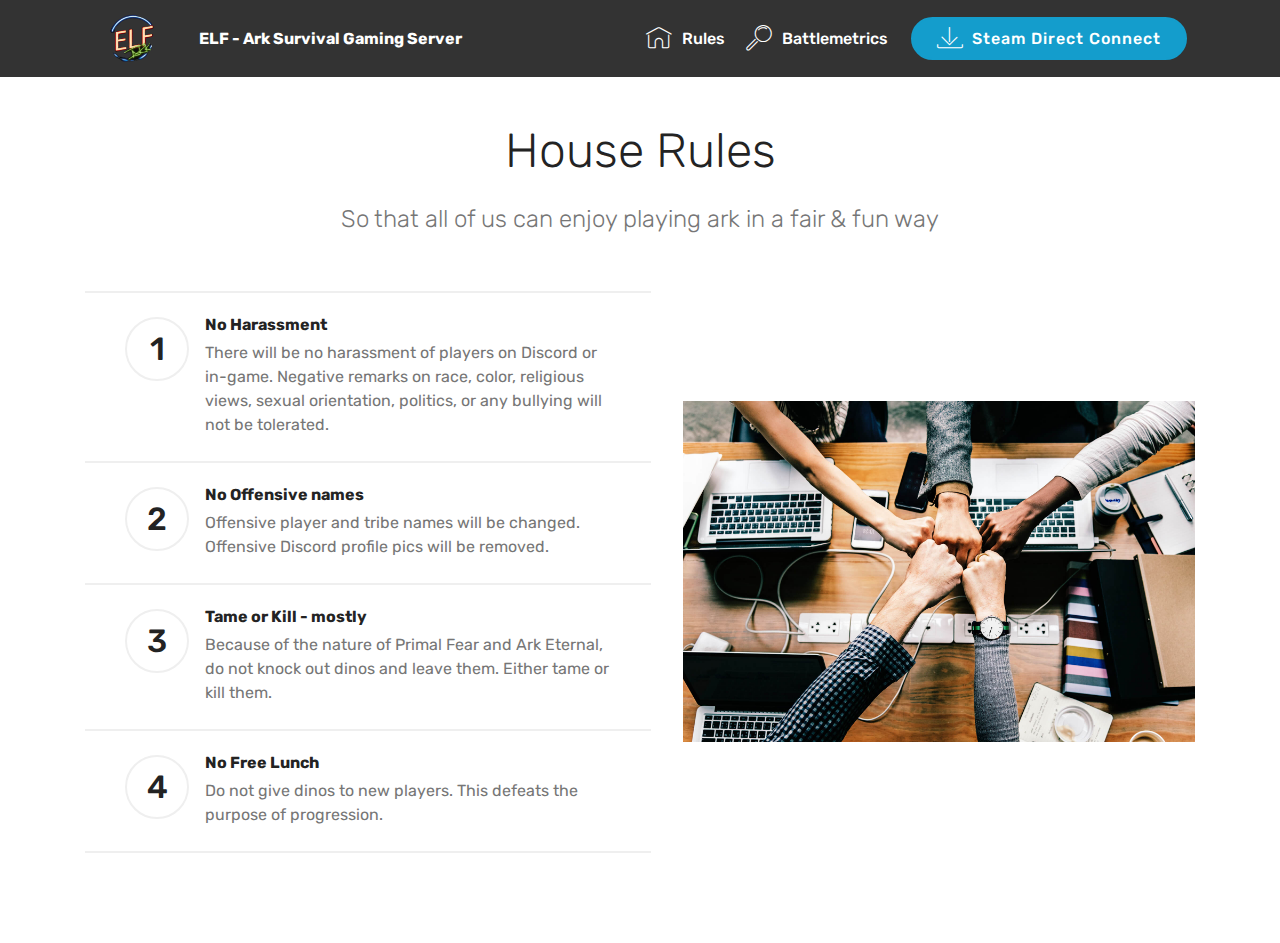
==== page1.html @ d2074cd2 "create github pages" ====
<!DOCTYPE html>
<html  >
<head>
  <!-- Site made with Mobirise Website Builder v4.12.3, https://mobirise.com -->
  <meta charset="UTF-8">
  <meta http-equiv="X-UA-Compatible" content="IE=edge">
  <meta name="generator" content="Mobirise v4.12.3, mobirise.com">
  <meta name="viewport" content="width=device-width, initial-scale=1, minimum-scale=1">
  <link rel="shortcut icon" href="assets/images/elf-logo-removebg-212x121.png" type="image/x-icon">
  <meta name="description" content="Web Page Creator Description">
  
  
  <title>Rules</title>
  <link rel="stylesheet" href="assets/web/assets/mobirise-icons/mobirise-icons.css">
  <link rel="stylesheet" href="assets/bootstrap/css/bootstrap.min.css">
  <link rel="stylesheet" href="assets/bootstrap/css/bootstrap-grid.min.css">
  <link rel="stylesheet" href="assets/bootstrap/css/bootstrap-reboot.min.css">
  <link rel="stylesheet" href="assets/tether/tether.min.css">
  <link rel="stylesheet" href="assets/dropdown/css/style.css">
  <link rel="stylesheet" href="assets/theme/css/style.css">
  <link rel="preload" as="style" href="assets/mobirise/css/mbr-additional.css"><link rel="stylesheet" href="assets/mobirise/css/mbr-additional.css" type="text/css">
  
  
  
</head>
<body>
  <section class="menu cid-qTkzRZLJNu" once="menu" id="menu1-3">

    

    <nav class="navbar navbar-expand beta-menu navbar-dropdown align-items-center navbar-fixed-top navbar-toggleable-sm">
        <button class="navbar-toggler navbar-toggler-right" type="button" data-toggle="collapse" data-target="#navbarSupportedContent" aria-controls="navbarSupportedContent" aria-expanded="false" aria-label="Toggle navigation">
            <div class="hamburger">
                <span></span>
                <span></span>
                <span></span>
                <span></span>
            </div>
        </button>
        <div class="menu-logo">
            <div class="navbar-brand">
                <span class="navbar-logo">
                    
                         <img src="assets/images/elf-logo-removebg-212x121.png" alt="Mobirise" title="" style="height: 3.8rem;">
                    
                </span>
                <span class="navbar-caption-wrap"><a class="navbar-caption text-white display-4" href="#top">
                        ELF - Ark Survival Gaming Server</a></span>
            </div>
        </div>
        <div class="collapse navbar-collapse" id="navbarSupportedContent">
            <ul class="navbar-nav nav-dropdown" data-app-modern-menu="true"><li class="nav-item">
                    <a class="nav-link link text-white display-4" href="http://rules.com">
                        <span class="mbri-home mbr-iconfont mbr-iconfont-btn"></span>Rules</a>
                </li>
                <li class="nav-item">
                    <a class="nav-link link text-white display-4" href="https://www.battlemetrics.com/servers/ark/6875098" target="_blank">
                        <span class="mbri-search mbr-iconfont mbr-iconfont-btn"></span>
                        Battlemetrics</a>
                </li></ul>
            <div class="navbar-buttons mbr-section-btn"><a class="btn btn-sm btn-primary display-4" href="steam://connect/64.94.95.52:27050" target="_blank">
                    <span class="mbri-save mbr-iconfont mbr-iconfont-btn "></span>
                    Steam Direct Connect</a></div>
        </div>
    </nav>
</section>

<section class="engine"><a href="https://mobirise.info/a">online website builder</a></section><section class="counters4 counters cid-rYJHPKYeXK" id="counters4-5">

    

    

    <div class="container pt-4 mt-2">
        <h2 class="mbr-section-title pb-3 align-center mbr-fonts-style display-2">House Rules</h2>
        <h3 class="mbr-section-subtitle pb-5 align-center mbr-fonts-style display-5">
            So that all of us can enjoy playing ark in a fair &amp; fun way</h3>
        <div class="media-container-row">
            <div class="media-block m-auto" style="width: 49%;">
                <div class="mbr-figure">
                    <img src="assets/images/background6.jpg">
                </div>
            </div>
            <div class="cards-block">
                <div class="cards-container">
                    <div class="card px-3 align-left col-12">
                        <div class="panel-item p-4 d-flex align-items-start">
                            <div class="card-img pr-3">
                                <h3 class="img-text d-flex align-items-center justify-content-center">
                                    1
                                </h3>
                            </div>
                            <div class="card-text">
                                <h4 class="mbr-content-title mbr-bold mbr-fonts-style display-7">No Harassment</h4>
                                <p class="mbr-content-text mbr-fonts-style display-7">
                                    There will be no harassment of players on Discord or in-game. Negative remarks on race, color, religious views, sexual orientation, politics, or any bullying will not be tolerated.</p>
                            </div>
                        </div>
                    </div>
                    <div class="card px-3 align-left col-12">
                        <div class="panel-item p-4 d-flex align-items-start">
                            <div class="card-img pr-3">
                                <h3 class="img-text d-flex align-items-center justify-content-center">
                                    2
                                </h3>
                            </div>
                            <div class="card-text">
                                <h4 class="mbr-content-title mbr-bold mbr-fonts-style display-7">No Offensive names</h4>
                                <p class="mbr-content-text mbr-fonts-style display-7">
                                     Offensive player and tribe names will be changed. Offensive Discord profile pics will be removed.
                                </p>
                            </div>
                        </div>
                    </div>
                    <div class="card px-3 align-left col-12">
                        <div class="panel-item p-4 d-flex align-items-start">
                            <div class="card-img pr-3">
                                <h3 class="img-text d-flex align-items-center justify-content-center">
                                    3
                                </h3>
                            </div>
                            <div class="card-text">
                                <h4 class="mbr-content-title mbr-bold mbr-fonts-style display-7">Tame or Kill - mostly</h4>
                                <p class="mbr-content-text mbr-fonts-style display-7">Because of the nature of Primal Fear and Ark Eternal, do not knock out dinos and leave them. Either tame or kill them.</p>
                            </div>
                        </div>
                    </div>
                    <div class="card px-3 align-left col-12">
                        <div class="panel-item p-4 d-flex align-items-start">
                            <div class="card-img pr-3">
                                <h3 class="img-text d-flex align-items-center justify-content-center">
                                    4
                                </h3>
                            </div>
                            <div class="card-texts">
                                <h4 class="mbr-content-title mbr-bold mbr-fonts-style display-7">
                                    No Free Lunch</h4>
                                <p class="mbr-content-text mbr-fonts-style display-7">
                                        Do not give dinos to new players. This defeats the purpose of progression. </p>
                            </div>
                        </div>
                    </div>
                </div>
            </div>
        </div>
    </div>
</section>


  <script src="assets/web/assets/jquery/jquery.min.js"></script>
  <script src="assets/popper/popper.min.js"></script>
  <script src="assets/bootstrap/js/bootstrap.min.js"></script>
  <script src="assets/tether/tether.min.js"></script>
  <script src="assets/smoothscroll/smooth-scroll.js"></script>
  <script src="assets/dropdown/js/nav-dropdown.js"></script>
  <script src="assets/dropdown/js/navbar-dropdown.js"></script>
  <script src="assets/touchswipe/jquery.touch-swipe.min.js"></script>
  <script src="assets/viewportchecker/jquery.viewportchecker.js"></script>
  <script src="assets/theme/js/script.js"></script>
  
  
</body>
</html>
---- assets/web/assets/mobirise-icons/mobirise-icons.css ----
@font-face {
  font-family: 'MobiriseIcons';
  src:  url('mobirise-icons.eot?spat4u');
  src:  url('mobirise-icons.eot?spat4u#iefix') format('embedded-opentype'),
    url('mobirise-icons.ttf?spat4u') format('truetype'),
    url('mobirise-icons.woff?spat4u') format('woff'),
    url('mobirise-icons.svg?spat4u#MobiriseIcons') format('svg');
  font-weight: normal;
  font-style: normal;
  font-display: swap;
}

[class^="mbri-"], [class*=" mbri-"] {
  /* use !important to prevent issues with browser extensions that change fonts */
  font-family: MobiriseIcons !important;
  speak: none;
  font-style: normal;
  font-weight: normal;
  font-variant: normal;
  text-transform: none;
  line-height: 1;

  /* Better Font Rendering =========== */
  -webkit-font-smoothing: antialiased;
  -moz-osx-font-smoothing: grayscale;
}

.mbri-add-submenu:before {
  content: "\e900";
}
.mbri-alert:before {
  content: "\e901";
}
.mbri-align-center:before {
  content: "\e902";
}
.mbri-align-justify:before {
  content: "\e903";
}
.mbri-align-left:before {
  content: "\e904";
}
.mbri-align-right:before {
  content: "\e905";
}
.mbri-android:before {
  content: "\e906";
}
.mbri-apple:before {
  content: "\e907";
}
.mbri-arrow-down:before {
  content: "\e908";
}
.mbri-arrow-next:before {
  content: "\e909";
}
.mbri-arrow-prev:before {
  content: "\e90a";
}
.mbri-arrow-up:before {
  content: "\e90b";
}
.mbri-bold:before {
  content: "\e90c";
}
.mbri-bookmark:before {
  content: "\e90d";
}
.mbri-bootstrap:before {
  content: "\e90e";
}
.mbri-briefcase:before {
  content: "\e90f";
}
.mbri-browse:before {
  content: "\e910";
}
.mbri-bulleted-list:before {
  content: "\e911";
}
.mbri-calendar:before {
  content: "\e912";
}
.mbri-camera:before {
  content: "\e913";
}
.mbri-cart-add:before {
  content: "\e914";
}
.mbri-cart-full:before {
  content: "\e915";
}
.mbri-cash:before {
  content: "\e916";
}
.mbri-change-style:before {
  content: "\e917";
}
.mbri-chat:before {
  content: "\e918";
}
.mbri-clock:before {
  content: "\e919";
}
.mbri-close:before {
  content: "\e91a";
}
.mbri-cloud:before {
  content: "\e91b";
}
.mbri-code:before {
  content: "\e91c";
}
.mbri-contact-form:before {
  content: "\e91d";
}
.mbri-credit-card:before {
  content: "\e91e";
}
.mbri-cursor-click:before {
  content: "\e91f";
}
.mbri-cust-feedback:before {
  content: "\e920";
}
.mbri-database:before {
  content: "\e921";
}
.mbri-delivery:before {
  content: "\e922";
}
.mbri-desktop:before {
  content: "\e923";
}
.mbri-devices:before {
  content: "\e924";
}
.mbri-down:before {
  content: "\e925";
}
.mbri-download:before {
  content: "\e989";
}
.mbri-drag-n-drop:before {
  content: "\e927";
}
.mbri-drag-n-drop2:before {
  content: "\e928";
}
.mbri-edit:before {
  content: "\e929";
}
.mbri-edit2:before {
  content: "\e92a";
}
.mbri-error:before {
  content: "\e92b";
}
.mbri-extension:before {
  content: "\e92c";
}
.mbri-features:before {
  content: "\e92d";
}
.mbri-file:before {
  content: "\e92e";
}
.mbri-flag:before {
  content: "\e92f";
}
.mbri-folder:before {
  content: "\e930";
}
.mbri-gift:before {
  content: "\e931";
}
.mbri-github:before {
  content: "\e932";
}
.mbri-globe:before {
  content: "\e933";
}
.mbri-globe-2:before {
  content: "\e934";
}
.mbri-growing-chart:before {
  content: "\e935";
}
.mbri-hearth:before {
  content: "\e936";
}
.mbri-help:before {
  content: "\e937";
}
.mbri-home:before {
  content: "\e938";
}
.mbri-hot-cup:before {
  content: "\e939";
}
.mbri-idea:before {
  content: "\e93a";
}
.mbri-image-gallery:before {
  content: "\e93b";
}
.mbri-image-slider:before {
  content: "\e93c";
}
.mbri-info:before {
  content: "\e93d";
}
.mbri-italic:before {
  content: "\e93e";
}
.mbri-key:before {
  content: "\e93f";
}
.mbri-laptop:before {
  content: "\e940";
}
.mbri-layers:before {
  content: "\e941";
}
.mbri-left-right:before {
  content: "\e942";
}
.mbri-left:before {
  content: "\e943";
}
.mbri-letter:before {
  content: "\e944";
}
.mbri-like:before {
  content: "\e945";
}
.mbri-link:before {
  content: "\e946";
}
.mbri-lock:before {
  content: "\e947";
}
.mbri-login:before {
  content: "\e948";
}
.mbri-logout:before {
  content: "\e949";
}
.mbri-magic-stick:before {
  content: "\e94a";
}
.mbri-map-pin:before {
  content: "\e94b";
}
.mbri-menu:before {
  content: "\e94c";
}
.mbri-mobile:before {
  content: "\e94d";
}
.mbri-mobile2:before {
  content: "\e94e";
}
.mbri-mobirise:before {
  content: "\e94f";
}
.mbri-more-horizontal:before {
  content: "\e950";
}
.mbri-more-vertical:before {
  content: "\e951";
}
.mbri-music:before {
  content: "\e952";
}
.mbri-new-file:before {
  content: "\e953";
}
.mbri-numbered-list:before {
  content: "\e954";
}
.mbri-opened-folder:before {
  content: "\e955";
}
.mbri-pages:before {
  content: "\e956";
}
.mbri-paper-plane:before {
  content: "\e957";
}
.mbri-paperclip:before {
  content: "\e958";
}
.mbri-photo:before {
  content: "\e959";
}
.mbri-photos:before {
  content: "\e95a";
}
.mbri-pin:before {
  content: "\e95b";
}
.mbri-play:before {
  content: "\e95c";
}
.mbri-plus:before {
  content: "\e95d";
}
.mbri-preview:before {
  content: "\e95e";
}
.mbri-print:before {
  content: "\e95f";
}
.mbri-protect:before {
  content: "\e960";
}
.mbri-question:before {
  content: "\e961";
}
.mbri-quote-left:before {
  content: "\e962";
}
.mbri-quote-right:before {
  content: "\e963";
}
.mbri-refresh:before {
  content: "\e964";
}
.mbri-responsive:before {
  content: "\e965";
}
.mbri-right:before {
  content: "\e966";
}
.mbri-rocket:before {
  content: "\e967";
}
.mbri-sad-face:before {
  content: "\e968";
}
.mbri-sale:before {
  content: "\e969";
}
.mbri-save:before {
  content: "\e96a";
}
.mbri-search:before {
  content: "\e96b";
}
.mbri-setting:before {
  content: "\e96c";
}
.mbri-setting2:before {
  content: "\e96d";
}
.mbri-setting3:before {
  content: "\e96e";
}
.mbri-share:before {
  content: "\e96f";
}
.mbri-shopping-bag:before {
  content: "\e970";
}
.mbri-shopping-basket:before {
  content: "\e971";
}
.mbri-shopping-cart:before {
  content: "\e972";
}
.mbri-sites:before {
  content: "\e973";
}
.mbri-smile-face:before {
  content: "\e974";
}
.mbri-speed:before {
  content: "\e975";
}
.mbri-star:before {
  content: "\e976";
}
.mbri-success:before {
  content: "\e977";
}
.mbri-sun:before {
  content: "\e978";
}
.mbri-sun2:before {
  content: "\e979";
}
.mbri-tablet:before {
  content: "\e97a";
}
.mbri-tablet-vertical:before {
  content: "\e97b";
}
.mbri-target:before {
  content: "\e97c";
}
.mbri-timer:before {
  content: "\e97d";
}
.mbri-to-ftp:before {
  content: "\e97e";
}
.mbri-to-local-drive:before {
  content: "\e97f";
}
.mbri-touch-swipe:before {
  content: "\e980";
}
.mbri-touch:before {
  content: "\e981";
}
.mbri-trash:before {
  content: "\e982";
}
.mbri-underline:before {
  content: "\e983";
}
.mbri-unlink:before {
  content: "\e984";
}
.mbri-unlock:before {
  content: "\e985";
}
.mbri-up-down:before {
  content: "\e986";
}
.mbri-up:before {
  content: "\e987";
}
.mbri-update:before {
  content: "\e988";
}
.mbri-upload:before {
 content: "\e926"; 
}
.mbri-user:before {
  content: "\e98a";
}
.mbri-user2:before {
  content: "\e98b";
}
.mbri-users:before {
  content: "\e98c";
}
.mbri-video:before {
  content: "\e98d";
}
.mbri-video-play:before {
  content: "\e98e";
}
.mbri-watch:before {
  content: "\e98f";
}
.mbri-website-theme:before {
  content: "\e990";
}
.mbri-wifi:before {
  content: "\e991";
}
.mbri-windows:before {
  content: "\e992";
}
.mbri-zoom-out:before {
  content: "\e993";
}
.mbri-redo:before {
  content: "\e994";
}
.mbri-undo:before {
  content: "\e995";
}
---- assets/dropdown/css/style.css ----
.navbar-dropdown {
  left: 0;
  padding: 0;
  position: absolute;
  right: 0;
  top: 0;
  transition: all 0.45s ease;
  z-index: 1030;
  background: #282828; }
  .navbar-dropdown .navbar-logo {
    margin-right: 0.8rem;
    transition: margin 0.3s ease-in-out;
    vertical-align: middle; }
    .navbar-dropdown .navbar-logo img {
      height: 3.125rem;
      transition: all 0.3s ease-in-out; }
    .navbar-dropdown .navbar-logo.mbr-iconfont {
      font-size: 3.125rem;
      line-height: 3.125rem; }
  .navbar-dropdown .navbar-caption {
    font-weight: 700;
    white-space: normal;
    vertical-align: -4px;
    line-height: 3.125rem !important; }
    .navbar-dropdown .navbar-caption, .navbar-dropdown .navbar-caption:hover {
      color: inherit;
      text-decoration: none; }
  .navbar-dropdown .mbr-iconfont + .navbar-caption {
    vertical-align: -1px; }
  .navbar-dropdown.navbar-fixed-top {
    position: fixed; }
  .navbar-dropdown .navbar-brand span {
    vertical-align: -4px; }
  .navbar-dropdown.bg-color.transparent {
    background: none; }
  .navbar-dropdown.navbar-short .navbar-brand {
    padding: 0.625rem 0; }
    .navbar-dropdown.navbar-short .navbar-brand span {
      vertical-align: -1px; }
  .navbar-dropdown.navbar-short .navbar-caption {
    line-height: 2.375rem !important;
    vertical-align: -2px; }
  .navbar-dropdown.navbar-short .navbar-logo {
    margin-right: 0.5rem; }
    .navbar-dropdown.navbar-short .navbar-logo img {
      height: 2.375rem; }
    .navbar-dropdown.navbar-short .navbar-logo.mbr-iconfont {
      font-size: 2.375rem;
      line-height: 2.375rem; }
  .navbar-dropdown.navbar-short .mbr-table-cell {
    height: 3.625rem; }
  .navbar-dropdown .navbar-close {
    left: 0.6875rem;
    position: fixed;
    top: 0.75rem;
    z-index: 1000; }
  .navbar-dropdown .hamburger-icon {
    content: "";
    display: inline-block;
    vertical-align: middle;
    width: 16px;
    -webkit-box-shadow: 0 -6px 0 1px #282828,0 0 0 1px #282828,0 6px 0 1px #282828;
    -moz-box-shadow: 0 -6px 0 1px #282828,0 0 0 1px #282828,0 6px 0 1px #282828;
    box-shadow: 0 -6px 0 1px #282828,0 0 0 1px #282828,0 6px 0 1px #282828; }

.dropdown-menu .dropdown-toggle[data-toggle="dropdown-submenu"]::after {
  border-bottom: 0.35em solid transparent;
  border-left: 0.35em solid;
  border-right: 0;
  border-top: 0.35em solid transparent;
  margin-left: 0.3rem; }

.dropdown-menu .dropdown-item:focus {
  outline: 0; }

.nav-dropdown {
  font-size: 0.75rem;
  font-weight: 500;
  height: auto !important; }
  .nav-dropdown .nav-btn {
    padding-left: 1rem; }
  .nav-dropdown .link {
    margin: .667em 1.667em;
    font-weight: 500;
    padding: 0;
    transition: color .2s ease-in-out; }
    .nav-dropdown .link.dropdown-toggle {
      margin-right: 2.583em; }
      .nav-dropdown .link.dropdown-toggle::after {
        margin-left: .25rem;
        border-top: 0.35em solid;
        border-right: 0.35em solid transparent;
        border-left: 0.35em solid transparent;
        border-bottom: 0; }
      .nav-dropdown .link.dropdown-toggle[aria-expanded="true"] {
        margin: 0;
        padding: 0.667em 3.263em  0.667em 1.667em; }
  .nav-dropdown .link::after,
  .nav-dropdown .dropdown-item::after {
    color: inherit; }
  .nav-dropdown .btn {
    font-size: 0.75rem;
    font-weight: 700;
    letter-spacing: 0;
    margin-bottom: 0;
    padding-left: 1.25rem;
    padding-right: 1.25rem; }
  .nav-dropdown .dropdown-menu {
    border-radius: 0;
    border: 0;
    left: 0;
    margin: 0;
    padding-bottom: 1.25rem;
    padding-top: 1.25rem;
    position: relative; }
  .nav-dropdown .dropdown-submenu {
    margin-left: 0.125rem;
    top: 0; }
  .nav-dropdown .dropdown-item {
    font-weight: 500;
    line-height: 2;
    padding: 0.3846em 4.615em 0.3846em 1.5385em;
    position: relative;
    transition: color .2s ease-in-out, background-color .2s ease-in-out; }
    .nav-dropdown .dropdown-item::after {
      margin-top: -0.3077em;
      position: absolute;
      right: 1.1538em;
      top: 50%; }
    .nav-dropdown .dropdown-item:focus, .nav-dropdown .dropdown-item:hover {
      background: none; }

@media (max-width: 767px) {
  .nav-dropdown.navbar-toggleable-sm {
    bottom: 0;
    display: none;
    left: 0;
    overflow-x: hidden;
    position: fixed;
    top: 0;
    transform: translateX(-100%);
    -ms-transform: translateX(-100%);
    -webkit-transform: translateX(-100%);
    width: 18.75rem;
    z-index: 999; } }
.nav-dropdown.navbar-toggleable-xl {
  bottom: 0;
  display: none;
  left: 0;
  overflow-x: hidden;
  position: fixed;
  top: 0;
  transform: translateX(-100%);
  -ms-transform: translateX(-100%);
  -webkit-transform: translateX(-100%);
  width: 18.75rem;
  z-index: 999; }

.nav-dropdown-sm {
  display: block !important;
  overflow-x: hidden;
  overflow: auto;
  padding-top: 3.875rem; }
  .nav-dropdown-sm::after {
    content: "";
    display: block;
    height: 3rem;
    width: 100%; }
  .nav-dropdown-sm.collapse.in ~ .navbar-close {
    display: block !important; }
  .nav-dropdown-sm.collapsing, .nav-dropdown-sm.collapse.in {
    transform: translateX(0);
    -ms-transform: translateX(0);
    -webkit-transform: translateX(0);
    transition: all 0.25s ease-out;
    -webkit-transition: all 0.25s ease-out;
    background: #282828; }
  .nav-dropdown-sm.collapsing[aria-expanded="false"] {
    transform: translateX(-100%);
    -ms-transform: translateX(-100%);
    -webkit-transform: translateX(-100%); }
  .nav-dropdown-sm .nav-item {
    display: block;
    margin-left: 0 !important;
    padding-left: 0; }
  .nav-dropdown-sm .link,
  .nav-dropdown-sm .dropdown-item {
    border-top: 1px dotted rgba(255, 255, 255, 0.1);
    font-size: 0.8125rem;
    line-height: 1.6;
    margin: 0 !important;
    padding: 0.875rem 2.4rem 0.875rem 1.5625rem !important;
    position: relative;
    white-space: normal; }
    .nav-dropdown-sm .link:focus, .nav-dropdown-sm .link:hover,
    .nav-dropdown-sm .dropdown-item:focus,
    .nav-dropdown-sm .dropdown-item:hover {
      background: rgba(0, 0, 0, 0.2) !important;
      color: #c0a375; }
  .nav-dropdown-sm .nav-btn {
    position: relative;
    padding: 1.5625rem 1.5625rem 0 1.5625rem; }
    .nav-dropdown-sm .nav-btn::before {
      border-top: 1px dotted rgba(255, 255, 255, 0.1);
      content: "";
      left: 0;
      position: absolute;
      top: 0;
      width: 100%; }
    .nav-dropdown-sm .nav-btn + .nav-btn {
      padding-top: 0.625rem; }
      .nav-dropdown-sm .nav-btn + .nav-btn::before {
        display: none; }
  .nav-dropdown-sm .btn {
    padding: 0.625rem 0; }
  .nav-dropdown-sm .dropdown-toggle[data-toggle="dropdown-submenu"]::after {
    margin-left: .25rem;
    border-top: 0.35em solid;
    border-right: 0.35em solid transparent;
    border-left: 0.35em solid transparent;
    border-bottom: 0; }
  .nav-dropdown-sm .dropdown-toggle[data-toggle="dropdown-submenu"][aria-expanded="true"]::after {
    border-top: 0;
    border-right: 0.35em solid transparent;
    border-left: 0.35em solid transparent;
    border-bottom: 0.35em solid; }
  .nav-dropdown-sm .dropdown-menu {
    margin: 0;
    padding: 0;
    position: relative;
    top: 0;
    left: 0;
    width: 100%;
    border: 0;
    float: none;
    border-radius: 0;
    background: none; }
  .nav-dropdown-sm .dropdown-submenu {
    left: 100%;
    margin-left: 0.125rem;
    margin-top: -1.25rem;
    top: 0; }

.navbar-toggleable-sm .nav-dropdown .dropdown-menu {
  position: absolute; }

.navbar-toggleable-sm .nav-dropdown .dropdown-submenu {
  left: 100%;
  margin-left: 0.125rem;
  margin-top: -1.25rem;
  top: 0; }

.navbar-toggleable-sm.opened .nav-dropdown .dropdown-menu {
  position: relative; }

.navbar-toggleable-sm.opened .nav-dropdown .dropdown-submenu {
  left: 0;
  margin-left: 00rem;
  margin-top: 0rem;
  top: 0; }

.is-builder .nav-dropdown.collapsing {
  transition: none !important; }

/*# sourceMappingURL=style.css.map */
---- assets/theme/css/style.css ----
@charset "UTF-8";
/*!
 * Mobirise v4 theme (https://mobirise.com/)
 * Copyright 2017 Mobirise
 */
section {
  background-color: #eeeeee;
}

body {
  font-style: normal;
  line-height: 1.5;
}

section,
.container,
.container-fluid {
  position: relative;
  word-wrap: break-word;
}

a.mbr-iconfont:hover {
  text-decoration: none;
}

.article .lead p,
.article .lead ul,
.article .lead ol,
.article .lead pre,
.article .lead blockquote {
  margin-bottom: 0;
}

ul,
ol,
pre,
blockquote {
  margin-bottom: 2.3125rem;
}

pre {
  background: #f4f4f4;
  padding: 10px 24px;
  white-space: pre-wrap;
}

.inactive {
  -webkit-user-select: none;
  -moz-user-select: none;
  -ms-user-select: none;
  user-select: none;
  pointer-events: none;
  -webkit-user-drag: none;
  user-drag: none;
}

.mbr-section__comments .row {
  justify-content: center;
  -webkit-justify-content: center;
}

a {
  font-style: normal;
  font-weight: 400;
  cursor: pointer;
}
a, a:hover {
  text-decoration: none;
}

figure {
  margin-bottom: 0;
}

body {
  color: #232323;
}

h1,
h2,
h3,
h4,
h5,
h6,
.h1,
.h2,
.h3,
.h4,
.h5,
.h6,
.display-1,
.display-2,
.display-3,
.display-4 {
  line-height: 1;
  word-break: break-word;
  word-wrap: break-word;
}

.mbr-section-title {
  font-style: normal;
  line-height: 1.2;
}

.mbr-section-subtitle {
  line-height: 1.3;
}

.mbr-text {
  font-style: normal;
  line-height: 1.6;
}

b,
strong {
  font-weight: bold;
}

blockquote {
  padding: 10px 0 10px 20px;
  position: relative;
  border-left: 2px solid;
  border-color: #ff3366;
}

input:-webkit-autofill, input:-webkit-autofill:hover, input:-webkit-autofill:focus, input:-webkit-autofill:active {
  transition-delay: 9999s;
  transition-property: background-color, color;
}

textarea[type=hidden] {
  display: none;
}

body {
  position: relative;
}

section {
  background-position: 50% 50%;
  background-repeat: no-repeat;
  background-size: cover;
}
section .mbr-background-video,
section .mbr-background-video-preview {
  position: absolute;
  bottom: 0;
  left: 0;
  right: 0;
  top: 0;
}

.hidden {
  visibility: hidden;
}

.mbr-z-index20 {
  z-index: 20;
}

/*! Base colors */
.mbr-white {
  color: #ffffff;
}

.mbr-black {
  color: #000000;
}

.mbr-bg-white {
  background-color: #ffffff;
}

.mbr-bg-black {
  background-color: #000000;
}

/*! Text-aligns */
.align-left {
  text-align: left;
}

.align-center {
  text-align: center;
}

.align-right {
  text-align: right;
}

@media (max-width: 767px) {
  .align-left,
.align-center,
.align-right,
.mbr-section-btn,
.mbr-section-title {
    text-align: center;
  }
}
/*! Font-weight  */
.mbr-light {
  font-weight: 300;
}

.mbr-regular {
  font-weight: 400;
}

.mbr-semibold {
  font-weight: 500;
}

.mbr-bold {
  font-weight: 700;
}

/*! Media  */
.media-size-item {
  -webkit-flex: 1 1 auto;
  -moz-flex: 1 1 auto;
  -ms-flex: 1 1 auto;
  -o-flex: 1 1 auto;
  flex: 1 1 auto;
}

.media-content {
  -webkit-flex-basis: 100%;
  flex-basis: 100%;
}

.media-container-row {
  display: -ms-flexbox;
  display: -webkit-flex;
  display: flex;
  -webkit-flex-direction: row;
  -ms-flex-direction: row;
  flex-direction: row;
  -webkit-flex-wrap: wrap;
  -ms-flex-wrap: wrap;
  flex-wrap: wrap;
  -webkit-justify-content: center;
  -ms-flex-pack: center;
  justify-content: center;
  -webkit-align-content: center;
  -ms-flex-line-pack: center;
  align-content: center;
  -webkit-align-items: start;
  -ms-flex-align: start;
  align-items: start;
}
.media-container-row .media-size-item {
  width: 400px;
}

.media-container-column {
  display: -ms-flexbox;
  display: -webkit-flex;
  display: flex;
  -webkit-flex-direction: column;
  -ms-flex-direction: column;
  flex-direction: column;
  -webkit-flex-wrap: wrap;
  -ms-flex-wrap: wrap;
  flex-wrap: wrap;
  -webkit-justify-content: center;
  -ms-flex-pack: center;
  justify-content: center;
  -webkit-align-content: center;
  -ms-flex-line-pack: center;
  align-content: center;
  -webkit-align-items: stretch;
  -ms-flex-align: stretch;
  align-items: stretch;
}
.media-container-column > * {
  width: 100%;
}

@media (min-width: 992px) {
  .media-container-row {
    -webkit-flex-wrap: nowrap;
    -ms-flex-wrap: nowrap;
    flex-wrap: nowrap;
  }
}
figure {
  overflow: hidden;
}

figure[mbr-media-size] {
  transition: width 0.1s;
}

.mbr-figure img,
.mbr-figure iframe {
  display: block;
  width: 100%;
}

.card {
  background-color: transparent;
  border: none;
}

.card-box {
  width: 100%;
}

.card-img {
  text-align: center;
  flex-shrink: 0;
  -webkit-flex-shrink: 0;
}

.media {
  max-width: 100%;
  margin: 0 auto;
}

.mbr-figure {
  -ms-flex-item-align: center;
  -ms-grid-row-align: center;
  -webkit-align-self: center;
  align-self: center;
}

.media-container > div {
  max-width: 100%;
}

.mbr-figure img,
.card-img img {
  width: 100%;
}

@media (max-width: 991px) {
  .media-size-item {
    width: auto !important;
  }

  .media {
    width: auto;
  }

  .mbr-figure {
    width: 100% !important;
  }
}
/*! Buttons */
.btn {
  font-weight: 500;
  border-width: 2px;
  font-style: normal;
  letter-spacing: 1px;
  margin: 0.4rem 0.8rem;
  white-space: normal;
  -webkit-transition: all 0.3s ease-in-out;
  -moz-transition: all 0.3s ease-in-out;
  transition: all 0.3s ease-in-out;
  display: inline-flex;
  align-items: center;
  justify-content: center;
  word-break: break-word;
  -webkit-align-items: center;
  -webkit-justify-content: center;
  display: -webkit-inline-flex;
}

.btn-sm {
  font-weight: 500;
  letter-spacing: 1px;
  -webkit-transition: all 0.3s ease-in-out;
  -moz-transition: all 0.3s ease-in-out;
  transition: all 0.3s ease-in-out;
}

.btn-md {
  font-weight: 500;
  letter-spacing: 1px;
  margin: 0.4rem 0.8rem !important;
  -webkit-transition: all 0.3s ease-in-out;
  -moz-transition: all 0.3s ease-in-out;
  transition: all 0.3s ease-in-out;
}

.btn-lg {
  font-weight: 500;
  letter-spacing: 1px;
  margin: 0.4rem 0.8rem !important;
  -webkit-transition: all 0.3s ease-in-out;
  -moz-transition: all 0.3s ease-in-out;
  transition: all 0.3s ease-in-out;
}

.mbr-section-btn {
  margin-left: -0.25rem;
  margin-right: -0.25rem;
  font-size: 0;
}

nav .mbr-section-btn {
  margin-left: 0rem;
  margin-right: 0rem;
}

.btn-form {
  border-radius: 0;
}
.btn-form:hover {
  cursor: pointer;
}

/*! Btn icon margin */
.btn .mbr-iconfont,
.btn.btn-sm .mbr-iconfont {
  cursor: pointer;
  margin-right: 0.5rem;
}

.btn.btn-md .mbr-iconfont,
.btn.btn-md .mbr-iconfont {
  margin-right: 0.8rem;
}

.mbr-regular {
  font-weight: 400;
}

.mbr-semibold {
  font-weight: 500;
}

.mbr-bold {
  font-weight: 700;
}

[type=submit] {
  -webkit-appearance: none;
}

/*! Full-screen */
.mbr-fullscreen .mbr-overlay {
  min-height: 100vh;
}

.mbr-fullscreen {
  display: flex;
  display: -webkit-flex;
  display: -moz-flex;
  display: -ms-flex;
  display: -o-flex;
  align-items: center;
  -webkit-align-items: center;
  min-height: 100vh;
  padding-top: 3rem;
  padding-bottom: 3rem;
}

/*! Map */
.map {
  height: 25rem;
  position: relative;
}
.map iframe {
  width: 100%;
  height: 100%;
}

.mbr-overlay {
  background-color: #000;
  bottom: 0;
  left: 0;
  opacity: 0.5;
  position: absolute;
  right: 0;
  top: 0;
  z-index: 0;
  pointer-events: none;
}

/* Form */
blockquote {
  font-style: italic;
  padding: 10px 0 10px 20px;
  font-size: 1.09rem;
  position: relative;
  border-width: 3px;
}

.form-control {
  background-color: #f5f5f5;
  box-shadow: none;
  color: #565656;
  line-height: 1.43;
  min-height: 3.5em;
  padding: 1.07em 0.5em;
}
.form-control, .form-control:focus {
  border: 1px solid #e8e8e8;
}
.form-active .form-control:invalid {
  border-color: red;
}

.form-control-label {
  position: relative;
  cursor: pointer;
  margin-bottom: 0.357em;
  padding: 0;
}

.alert {
  color: #ffffff;
  border-radius: 0;
  border: 0;
  font-size: 0.875rem;
  line-height: 1.5;
  margin-bottom: 1.875rem;
  padding: 1.25rem;
  position: relative;
}
.alert.alert-form::after {
  background-color: inherit;
  bottom: -7px;
  content: "";
  display: block;
  height: 14px;
  left: 50%;
  margin-left: -7px;
  position: absolute;
  transform: rotate(45deg);
  width: 14px;
  -webkit-transform: rotate(45deg);
}

.form-asterisk {
  font-family: initial;
  position: absolute;
  top: -2px;
  font-weight: normal;
}

/*! Scroll to top arrow */
#scrollToTop a i:before {
  content: "";
  position: absolute;
  height: 40%;
  top: 25%;
  background: #fff;
  width: 2px;
  left: calc(50% - 1px);
}
#scrollToTop a i:after {
  content: "";
  position: absolute;
  display: block;
  border-top: 2px solid #fff;
  border-right: 2px solid #fff;
  width: 40%;
  height: 40%;
  left: 30%;
  bottom: 30%;
  transform: rotate(135deg);
  -webkit-transform: rotate(135deg);
}

.mbr-arrow-up {
  bottom: 25px;
  right: 90px;
  position: fixed;
  text-align: right;
  z-index: 5000;
  color: #ffffff;
  font-size: 32px;
  transform: rotate(180deg);
  -webkit-transform: rotate(180deg);
}

.mbr-arrow-up a {
  background: rgba(0, 0, 0, 0.2);
  border-radius: 3px;
  color: #fff;
  display: inline-block;
  height: 60px;
  width: 60px;
  outline-style: none !important;
  position: relative;
  text-decoration: none;
  transition: all 0.3s ease-in-out;
  cursor: pointer;
  text-align: center;
}
.mbr-arrow-up a:hover {
  background-color: rgba(0, 0, 0, 0.4);
}
.mbr-arrow-up a i {
  line-height: 60px;
}

.mbr-arrow-up-icon {
  display: block;
  color: #fff;
}

.mbr-arrow-up-icon::before {
  content: "›";
  display: inline-block;
  font-family: serif;
  font-size: 32px;
  line-height: 1;
  font-style: normal;
  position: relative;
  top: 6px;
  left: -4px;
  -webkit-transform: rotate(-90deg);
  transform: rotate(-90deg);
}

/*! Arrow Down */
.mbr-arrow {
  position: absolute;
  bottom: 45px;
  left: 50%;
  width: 60px;
  height: 60px;
  cursor: pointer;
  background-color: rgba(80, 80, 80, 0.5);
  border-radius: 50%;
  -webkit-transform: translateX(-50%);
  transform: translateX(-50%);
}
.mbr-arrow > a {
  display: inline-block;
  text-decoration: none;
  outline-style: none;
  -webkit-animation: arrowdown 1.7s ease-in-out infinite;
  animation: arrowdown 1.7s ease-in-out infinite;
}
.mbr-arrow > a > i {
  position: absolute;
  top: -2px;
  left: 15px;
  font-size: 2rem;
}

@keyframes arrowdown {
  0% {
    transform: translateY(0px);
    -webkit-transform: translateY(0px);
  }
  50% {
    transform: translateY(-5px);
    -webkit-transform: translateY(-5px);
  }
  100% {
    transform: translateY(0px);
    -webkit-transform: translateY(0px);
  }
}
@-webkit-keyframes arrowdown {
  0% {
    transform: translateY(0px);
    -webkit-transform: translateY(0px);
  }
  50% {
    transform: translateY(-5px);
    -webkit-transform: translateY(-5px);
  }
  100% {
    transform: translateY(0px);
    -webkit-transform: translateY(0px);
  }
}
@media (max-width: 500px) {
  .mbr-arrow-up {
    left: 50%;
    right: auto;
    transform: translateX(-50%) rotate(180deg);
    -webkit-transform: translateX(-50%) rotate(180deg);
  }
}
/*Gradients animation*/
@keyframes gradient-animation {
  from {
    background-position: 0% 100%;
    animation-timing-function: ease-in-out;
  }
  to {
    background-position: 100% 0%;
    animation-timing-function: ease-in-out;
  }
}
@-webkit-keyframes gradient-animation {
  from {
    background-position: 0% 100%;
    animation-timing-function: ease-in-out;
  }
  to {
    background-position: 100% 0%;
    animation-timing-function: ease-in-out;
  }
}
.bg-gradient {
  background-size: 200% 200%;
  animation: gradient-animation 5s infinite alternate;
  -webkit-animation: gradient-animation 5s infinite alternate;
}

.menu .navbar-brand {
  display: -webkit-flex;
}
.menu .navbar-brand span {
  display: flex;
  display: -webkit-flex;
}
.menu .navbar-brand .navbar-caption-wrap {
  display: -webkit-flex;
}
.menu .navbar-brand .navbar-logo img {
  display: -webkit-flex;
}
@media (min-width: 768px) and (max-width: 1023px) {
  .menu .navbar-toggleable-sm .navbar-nav {
    display: -webkit-box;
    display: -webkit-flex;
    display: -ms-flexbox;
  }
}
@media (max-width: 1023px) {
  .menu .navbar-collapse {
    max-height: 93.5vh;
  }
  .menu .navbar-collapse.show {
    overflow: auto;
  }
}
@media (min-width: 1024px) {
  .menu .navbar-nav.nav-dropdown {
    display: -webkit-flex;
  }
  .menu .navbar-toggleable-sm .navbar-collapse {
    display: -webkit-flex !important;
  }
  .menu .collapsed .navbar-collapse {
    max-height: 93.5vh;
  }
  .menu .collapsed .navbar-collapse.show {
    overflow: auto;
  }
}
@media (max-width: 767px) {
  .menu .navbar-collapse {
    max-height: 80vh;
  }
}

/* Others*/
.note-check a[data-value=Rubik] {
  font-style: normal;
}

.mbr-arrow a {
  color: #ffffff;
}

@media (max-width: 767px) {
  .mbr-arrow {
    display: none;
  }
}
.navbar {
  display: -webkit-flex;
  -webkit-flex-wrap: wrap;
  -webkit-align-items: center;
  -webkit-justify-content: space-between;
}

.navbar-collapse {
  -webkit-flex-basis: 100%;
  -webkit-flex-grow: 1;
  -webkit-align-items: center;
}

.nav-dropdown .link {
  padding: 0.667em 1.667em !important;
  margin: 0 !important;
}

.nav {
  display: -webkit-flex;
  -webkit-flex-wrap: wrap;
}

.row {
  display: -webkit-flex;
  -webkit-flex-wrap: wrap;
}

.justify-content-center {
  -webkit-justify-content: center;
}

.form-inline {
  display: -webkit-flex;
  -webkit-flex-flow: row wrap;
  -webkit-align-items: center;
}

.card-wrapper {
  -webkit-flex: 1;
}

.carousel-control {
  z-index: 10;
  display: -webkit-flex;
  -webkit-align-items: center;
  -webkit-justify-content: center;
}

.carousel-controls {
  display: -webkit-flex;
}

.media {
  display: -webkit-flex;
}

.form-group:focus {
  outline: none;
}

.jq-selectbox__select {
  padding: 1.07em 0.5em;
  position: absolute;
  top: 0;
  left: 0;
  width: 100%;
}

.jq-selectbox__dropdown {
  position: absolute;
  top: 100%;
  left: 0 !important;
  width: 100% !important;
}

.jq-selectbox__trigger-arrow {
  transform: translateY(-50%);
}

.jq-selectbox li {
  padding: 1.07em 0.5em;
}

input[type=range] {
  padding-left: 0 !important;
  padding-right: 0 !important;
}

.modal-dialog,
.modal-content {
  height: 100%;
}

.modal-dialog .carousel-inner {
  height: calc(100vh - 1.75rem);
}
@media (max-width: 575px) {
  .modal-dialog .carousel-inner {
    height: calc(100vh - 1rem);
  }
}

.carousel-item {
  text-align: center;
}

.carousel-item img {
  margin: auto;
}

.navbar-toggler {
  -webkit-align-self: flex-start;
  -ms-flex-item-align: start;
  align-self: flex-start;
  padding: 0.25rem 0.75rem;
  font-size: 1.25rem;
  line-height: 1;
  background: transparent;
  border: 1px solid transparent;
  -webkit-border-radius: 0.25rem;
  border-radius: 0.25rem;
}

.navbar-toggler:focus,
.navbar-toggler:hover {
  text-decoration: none;
}

.navbar-toggler-icon {
  display: inline-block;
  width: 1.5em;
  height: 1.5em;
  vertical-align: middle;
  content: "";
  background: no-repeat center center;
  -webkit-background-size: 100% 100%;
  -o-background-size: 100% 100%;
  background-size: 100% 100%;
}

.navbar-toggler-left {
  position: absolute;
  left: 1rem;
}

.navbar-toggler-right {
  position: absolute;
  right: 1rem;
}

@media (max-width: 575px) {
  .navbar-toggleable .navbar-nav .dropdown-menu {
    position: static;
    float: none;
  }

  .navbar-toggleable > .container {
    padding-right: 0;
    padding-left: 0;
  }
}
@media (min-width: 576px) {
  .navbar-toggleable {
    -webkit-box-orient: horizontal;
    -webkit-box-direction: normal;
    -webkit-flex-direction: row;
    -ms-flex-direction: row;
    flex-direction: row;
    -webkit-flex-wrap: nowrap;
    -ms-flex-wrap: nowrap;
    flex-wrap: nowrap;
    -webkit-box-align: center;
    -webkit-align-items: center;
    -ms-flex-align: center;
    align-items: center;
  }

  .navbar-toggleable .navbar-nav {
    -webkit-box-orient: horizontal;
    -webkit-box-direction: normal;
    -webkit-flex-direction: row;
    -ms-flex-direction: row;
    flex-direction: row;
  }

  .navbar-toggleable .navbar-nav .nav-link {
    padding-right: 0.5rem;
    padding-left: 0.5rem;
  }

  .navbar-toggleable > .container {
    display: -webkit-box;
    display: -webkit-flex;
    display: -ms-flexbox;
    display: flex;
    -webkit-flex-wrap: nowrap;
    -ms-flex-wrap: nowrap;
    flex-wrap: nowrap;
    -webkit-box-align: center;
    -webkit-align-items: center;
    -ms-flex-align: center;
    align-items: center;
  }

  .navbar-toggleable .navbar-collapse {
    display: -webkit-box !important;
    display: -webkit-flex !important;
    display: -ms-flexbox !important;
    display: flex !important;
    width: 100%;
  }

  .navbar-toggleable .navbar-toggler {
    display: none;
  }
}
@media (max-width: 767px) {
  .navbar-toggleable-sm .navbar-nav .dropdown-menu {
    position: static;
    float: none;
  }

  .navbar-toggleable-sm > .container {
    padding-right: 0;
    padding-left: 0;
  }
}
@media (min-width: 768px) {
  .navbar-toggleable-sm {
    -webkit-box-orient: horizontal;
    -webkit-box-direction: normal;
    -webkit-flex-direction: row;
    -ms-flex-direction: row;
    flex-direction: row;
    -webkit-flex-wrap: nowrap;
    -ms-flex-wrap: nowrap;
    flex-wrap: nowrap;
    -webkit-box-align: center;
    -webkit-align-items: center;
    -ms-flex-align: center;
    align-items: center;
  }

  .navbar-toggleable-sm .navbar-nav {
    -webkit-box-orient: horizontal;
    -webkit-box-direction: normal;
    -webkit-flex-direction: row;
    -ms-flex-direction: row;
    flex-direction: row;
  }

  .navbar-toggleable-sm .navbar-nav .nav-link {
    padding-right: 0.5rem;
    padding-left: 0.5rem;
  }

  .navbar-toggleable-sm > .container {
    display: -webkit-box;
    display: -webkit-flex;
    display: -ms-flexbox;
    display: flex;
    -webkit-flex-wrap: nowrap;
    -ms-flex-wrap: nowrap;
    flex-wrap: nowrap;
    -webkit-box-align: center;
    -webkit-align-items: center;
    -ms-flex-align: center;
    align-items: center;
  }

  .navbar-toggleable-sm .navbar-collapse {
    display: none;
    width: 100%;
  }

  .navbar-toggleable-sm .navbar-toggler {
    display: none;
  }
}
@media (max-width: 1023px) {
  .navbar-toggleable-md .navbar-nav .dropdown-menu {
    position: static;
    float: none;
  }

  .navbar-toggleable-md > .container {
    padding-right: 0;
    padding-left: 0;
  }
}
@media (min-width: 1024px) {
  .navbar-toggleable-md {
    -webkit-box-orient: horizontal;
    -webkit-box-direction: normal;
    -webkit-flex-direction: row;
    -ms-flex-direction: row;
    flex-direction: row;
    -webkit-flex-wrap: nowrap;
    -ms-flex-wrap: nowrap;
    flex-wrap: nowrap;
    -webkit-box-align: center;
    -webkit-align-items: center;
    -ms-flex-align: center;
    align-items: center;
  }

  .navbar-toggleable-md .navbar-nav {
    -webkit-box-orient: horizontal;
    -webkit-box-direction: normal;
    -webkit-flex-direction: row;
    -ms-flex-direction: row;
    flex-direction: row;
  }

  .navbar-toggleable-md .navbar-nav .nav-link {
    padding-right: 0.5rem;
    padding-left: 0.5rem;
  }

  .navbar-toggleable-md > .container {
    display: -webkit-box;
    display: -webkit-flex;
    display: -ms-flexbox;
    display: flex;
    -webkit-flex-wrap: nowrap;
    -ms-flex-wrap: nowrap;
    flex-wrap: nowrap;
    -webkit-box-align: center;
    -webkit-align-items: center;
    -ms-flex-align: center;
    align-items: center;
  }

  .navbar-toggleable-md .navbar-collapse {
    display: -webkit-box !important;
    display: -webkit-flex !important;
    display: -ms-flexbox !important;
    display: flex !important;
    width: 100%;
  }

  .navbar-toggleable-md .navbar-toggler {
    display: none;
  }
}
@media (max-width: 1199px) {
  .navbar-toggleable-lg .navbar-nav .dropdown-menu {
    position: static;
    float: none;
  }

  .navbar-toggleable-lg > .container {
    padding-right: 0;
    padding-left: 0;
  }
}
@media (min-width: 1200px) {
  .navbar-toggleable-lg {
    -webkit-box-orient: horizontal;
    -webkit-box-direction: normal;
    -webkit-flex-direction: row;
    -ms-flex-direction: row;
    flex-direction: row;
    -webkit-flex-wrap: nowrap;
    -ms-flex-wrap: nowrap;
    flex-wrap: nowrap;
    -webkit-box-align: center;
    -webkit-align-items: center;
    -ms-flex-align: center;
    align-items: center;
  }

  .navbar-toggleable-lg .navbar-nav {
    -webkit-box-orient: horizontal;
    -webkit-box-direction: normal;
    -webkit-flex-direction: row;
    -ms-flex-direction: row;
    flex-direction: row;
  }

  .navbar-toggleable-lg .navbar-nav .nav-link {
    padding-right: 0.5rem;
    padding-left: 0.5rem;
  }

  .navbar-toggleable-lg > .container {
    display: -webkit-box;
    display: -webkit-flex;
    display: -ms-flexbox;
    display: flex;
    -webkit-flex-wrap: nowrap;
    -ms-flex-wrap: nowrap;
    flex-wrap: nowrap;
    -webkit-box-align: center;
    -webkit-align-items: center;
    -ms-flex-align: center;
    align-items: center;
  }

  .navbar-toggleable-lg .navbar-collapse {
    display: -webkit-box !important;
    display: -webkit-flex !important;
    display: -ms-flexbox !important;
    display: flex !important;
    width: 100%;
  }

  .navbar-toggleable-lg .navbar-toggler {
    display: none;
  }
}
.navbar-toggleable-xl {
  -webkit-box-orient: horizontal;
  -webkit-box-direction: normal;
  -webkit-flex-direction: row;
  -ms-flex-direction: row;
  flex-direction: row;
  -webkit-flex-wrap: nowrap;
  -ms-flex-wrap: nowrap;
  flex-wrap: nowrap;
  -webkit-box-align: center;
  -webkit-align-items: center;
  -ms-flex-align: center;
  align-items: center;
}

.navbar-toggleable-xl .navbar-nav .dropdown-menu {
  position: static;
  float: none;
}

.navbar-toggleable-xl > .container {
  padding-right: 0;
  padding-left: 0;
}

.navbar-toggleable-xl .navbar-nav {
  -webkit-box-orient: horizontal;
  -webkit-box-direction: normal;
  -webkit-flex-direction: row;
  -ms-flex-direction: row;
  flex-direction: row;
}

.navbar-toggleable-xl .navbar-nav .nav-link {
  padding-right: 0.5rem;
  padding-left: 0.5rem;
}

.navbar-toggleable-xl > .container {
  display: -webkit-box;
  display: -webkit-flex;
  display: -ms-flexbox;
  display: flex;
  -webkit-flex-wrap: nowrap;
  -ms-flex-wrap: nowrap;
  flex-wrap: nowrap;
  -webkit-box-align: center;
  -webkit-align-items: center;
  -ms-flex-align: center;
  align-items: center;
}

.navbar-toggleable-xl .navbar-collapse {
  display: -webkit-box !important;
  display: -webkit-flex !important;
  display: -ms-flexbox !important;
  display: flex !important;
  width: 100%;
}

.navbar-toggleable-xl .navbar-toggler {
  display: none;
}

.card-img {
  width: auto;
}

.menu .navbar.collapsed:not(.beta-menu) {
  flex-direction: column;
  -webkit-flex-direction: column;
}

.carousel-item.active,
.carousel-item-next,
.carousel-item-prev {
  display: -webkit-box;
  display: -webkit-flex;
  display: -ms-flexbox;
  display: flex;
}

.note-air-layout .dropup .dropdown-menu,
.note-air-layout .navbar-fixed-bottom .dropdown .dropdown-menu {
  bottom: initial !important;
}

html,
body {
  height: auto;
  min-height: 100vh;
}

.dropup .dropdown-toggle::after {
  display: none;
}.engine {
	position: absolute;
	text-indent: -2400px;
	text-align: center;
	padding: 0;
	top: 0;
	left: -2400px;
}
---- assets/mobirise/css/mbr-additional.css ----
@import url(https://fonts.googleapis.com/css?family=Rubik:300,300i,400,400i,500,500i,700,700i,900,900i&display=swap);





body {
  font-family: Rubik;
}
.display-1 {
  font-family: 'Rubik', sans-serif;
  font-size: 4.25rem;
  font-display: swap;
}
.display-1 > .mbr-iconfont {
  font-size: 6.8rem;
}
.display-2 {
  font-family: 'Rubik', sans-serif;
  font-size: 3rem;
  font-display: swap;
}
.display-2 > .mbr-iconfont {
  font-size: 4.8rem;
}
.display-4 {
  font-family: 'Rubik', sans-serif;
  font-size: 1rem;
  font-display: swap;
}
.display-4 > .mbr-iconfont {
  font-size: 1.6rem;
}
.display-5 {
  font-family: 'Rubik', sans-serif;
  font-size: 1.5rem;
  font-display: swap;
}
.display-5 > .mbr-iconfont {
  font-size: 2.4rem;
}
.display-7 {
  font-family: 'Rubik', sans-serif;
  font-size: 1rem;
  font-display: swap;
}
.display-7 > .mbr-iconfont {
  font-size: 1.6rem;
}
/* ---- Fluid typography for mobile devices ---- */
/* 1.4 - font scale ratio ( bootstrap == 1.42857 ) */
/* 100vw - current viewport width */
/* (48 - 20)  48 == 48rem == 768px, 20 == 20rem == 320px(minimal supported viewport) */
/* 0.65 - min scale variable, may vary */
@media (max-width: 768px) {
  .display-1 {
    font-size: 3.4rem;
    font-size: calc( 2.1374999999999997rem + (4.25 - 2.1374999999999997) * ((100vw - 20rem) / (48 - 20)));
    line-height: calc( 1.4 * (2.1374999999999997rem + (4.25 - 2.1374999999999997) * ((100vw - 20rem) / (48 - 20))));
  }
  .display-2 {
    font-size: 2.4rem;
    font-size: calc( 1.7rem + (3 - 1.7) * ((100vw - 20rem) / (48 - 20)));
    line-height: calc( 1.4 * (1.7rem + (3 - 1.7) * ((100vw - 20rem) / (48 - 20))));
  }
  .display-4 {
    font-size: 0.8rem;
    font-size: calc( 1rem + (1 - 1) * ((100vw - 20rem) / (48 - 20)));
    line-height: calc( 1.4 * (1rem + (1 - 1) * ((100vw - 20rem) / (48 - 20))));
  }
  .display-5 {
    font-size: 1.2rem;
    font-size: calc( 1.175rem + (1.5 - 1.175) * ((100vw - 20rem) / (48 - 20)));
    line-height: calc( 1.4 * (1.175rem + (1.5 - 1.175) * ((100vw - 20rem) / (48 - 20))));
  }
}
/* Buttons */
.btn {
  padding: 1rem 3rem;
  border-radius: 3px;
}
.btn-sm {
  padding: 0.6rem 1.5rem;
  border-radius: 3px;
}
.btn-md {
  padding: 1rem 3rem;
  border-radius: 3px;
}
.btn-lg {
  padding: 1.2rem 3.2rem;
  border-radius: 3px;
}
.bg-primary {
  background-color: #149dcc !important;
}
.bg-success {
  background-color: #f7ed4a !important;
}
.bg-info {
  background-color: #82786e !important;
}
.bg-warning {
  background-color: #879a9f !important;
}
.bg-danger {
  background-color: #b1a374 !important;
}
.btn-primary,
.btn-primary:active {
  background-color: #149dcc !important;
  border-color: #149dcc !important;
  color: #ffffff !important;
}
.btn-primary:hover,
.btn-primary:focus,
.btn-primary.focus,
.btn-primary.active {
  color: #ffffff !important;
  background-color: #0d6786 !important;
  border-color: #0d6786 !important;
}
.btn-primary.disabled,
.btn-primary:disabled {
  color: #ffffff !important;
  background-color: #0d6786 !important;
  border-color: #0d6786 !important;
}
.btn-secondary,
.btn-secondary:active {
  background-color: #ff3366 !important;
  border-color: #ff3366 !important;
  color: #ffffff !important;
}
.btn-secondary:hover,
.btn-secondary:focus,
.btn-secondary.focus,
.btn-secondary.active {
  color: #ffffff !important;
  background-color: #e50039 !important;
  border-color: #e50039 !important;
}
.btn-secondary.disabled,
.btn-secondary:disabled {
  color: #ffffff !important;
  background-color: #e50039 !important;
  border-color: #e50039 !important;
}
.btn-info,
.btn-info:active {
  background-color: #82786e !important;
  border-color: #82786e !important;
  color: #ffffff !important;
}
.btn-info:hover,
.btn-info:focus,
.btn-info.focus,
.btn-info.active {
  color: #ffffff !important;
  background-color: #59524b !important;
  border-color: #59524b !important;
}
.btn-info.disabled,
.btn-info:disabled {
  color: #ffffff !important;
  background-color: #59524b !important;
  border-color: #59524b !important;
}
.btn-success,
.btn-success:active {
  background-color: #f7ed4a !important;
  border-color: #f7ed4a !important;
  color: #3f3c03 !important;
}
.btn-success:hover,
.btn-success:focus,
.btn-success.focus,
.btn-success.active {
  color: #3f3c03 !important;
  background-color: #eadd0a !important;
  border-color: #eadd0a !important;
}
.btn-success.disabled,
.btn-success:disabled {
  color: #3f3c03 !important;
  background-color: #eadd0a !important;
  border-color: #eadd0a !important;
}
.btn-warning,
.btn-warning:active {
  background-color: #879a9f !important;
  border-color: #879a9f !important;
  color: #ffffff !important;
}
.btn-warning:hover,
.btn-warning:focus,
.btn-warning.focus,
.btn-warning.active {
  color: #ffffff !important;
  background-color: #617479 !important;
  border-color: #617479 !important;
}
.btn-warning.disabled,
.btn-warning:disabled {
  color: #ffffff !important;
  background-color: #617479 !important;
  border-color: #617479 !important;
}
.btn-danger,
.btn-danger:active {
  background-color: #b1a374 !important;
  border-color: #b1a374 !important;
  color: #ffffff !important;
}
.btn-danger:hover,
.btn-danger:focus,
.btn-danger.focus,
.btn-danger.active {
  color: #ffffff !important;
  background-color: #8b7d4e !important;
  border-color: #8b7d4e !important;
}
.btn-danger.disabled,
.btn-danger:disabled {
  color: #ffffff !important;
  background-color: #8b7d4e !important;
  border-color: #8b7d4e !important;
}
.btn-white {
  color: #333333 !important;
}
.btn-white,
.btn-white:active {
  background-color: #ffffff !important;
  border-color: #ffffff !important;
  color: #808080 !important;
}
.btn-white:hover,
.btn-white:focus,
.btn-white.focus,
.btn-white.active {
  color: #808080 !important;
  background-color: #d9d9d9 !important;
  border-color: #d9d9d9 !important;
}
.btn-white.disabled,
.btn-white:disabled {
  color: #808080 !important;
  background-color: #d9d9d9 !important;
  border-color: #d9d9d9 !important;
}
.btn-black,
.btn-black:active {
  background-color: #333333 !important;
  border-color: #333333 !important;
  color: #ffffff !important;
}
.btn-black:hover,
.btn-black:focus,
.btn-black.focus,
.btn-black.active {
  color: #ffffff !important;
  background-color: #0d0d0d !important;
  border-color: #0d0d0d !important;
}
.btn-black.disabled,
.btn-black:disabled {
  color: #ffffff !important;
  background-color: #0d0d0d !important;
  border-color: #0d0d0d !important;
}
.btn-primary-outline,
.btn-primary-outline:active {
  background: none;
  border-color: #0b566f;
  color: #0b566f;
}
.btn-primary-outline:hover,
.btn-primary-outline:focus,
.btn-primary-outline.focus,
.btn-primary-outline.active {
  color: #ffffff;
  background-color: #149dcc;
  border-color: #149dcc;
}
.btn-primary-outline.disabled,
.btn-primary-outline:disabled {
  color: #ffffff !important;
  background-color: #149dcc !important;
  border-color: #149dcc !important;
}
.btn-secondary-outline,
.btn-secondary-outline:active {
  background: none;
  border-color: #cc0033;
  color: #cc0033;
}
.btn-secondary-outline:hover,
.btn-secondary-outline:focus,
.btn-secondary-outline.focus,
.btn-secondary-outline.active {
  color: #ffffff;
  background-color: #ff3366;
  border-color: #ff3366;
}
.btn-secondary-outline.disabled,
.btn-secondary-outline:disabled {
  color: #ffffff !important;
  background-color: #ff3366 !important;
  border-color: #ff3366 !important;
}
.btn-info-outline,
.btn-info-outline:active {
  background: none;
  border-color: #4b453f;
  color: #4b453f;
}
.btn-info-outline:hover,
.btn-info-outline:focus,
.btn-info-outline.focus,
.btn-info-outline.active {
  color: #ffffff;
  background-color: #82786e;
  border-color: #82786e;
}
.btn-info-outline.disabled,
.btn-info-outline:disabled {
  color: #ffffff !important;
  background-color: #82786e !important;
  border-color: #82786e !important;
}
.btn-success-outline,
.btn-success-outline:active {
  background: none;
  border-color: #d2c609;
  color: #d2c609;
}
.btn-success-outline:hover,
.btn-success-outline:focus,
.btn-success-outline.focus,
.btn-success-outline.active {
  color: #3f3c03;
  background-color: #f7ed4a;
  border-color: #f7ed4a;
}
.btn-success-outline.disabled,
.btn-success-outline:disabled {
  color: #3f3c03 !important;
  background-color: #f7ed4a !important;
  border-color: #f7ed4a !important;
}
.btn-warning-outline,
.btn-warning-outline:active {
  background: none;
  border-color: #55666b;
  color: #55666b;
}
.btn-warning-outline:hover,
.btn-warning-outline:focus,
.btn-warning-outline.focus,
.btn-warning-outline.active {
  color: #ffffff;
  background-color: #879a9f;
  border-color: #879a9f;
}
.btn-warning-outline.disabled,
.btn-warning-outline:disabled {
  color: #ffffff !important;
  background-color: #879a9f !important;
  border-color: #879a9f !important;
}
.btn-danger-outline,
.btn-danger-outline:active {
  background: none;
  border-color: #7a6e45;
  color: #7a6e45;
}
.btn-danger-outline:hover,
.btn-danger-outline:focus,
.btn-danger-outline.focus,
.btn-danger-outline.active {
  color: #ffffff;
  background-color: #b1a374;
  border-color: #b1a374;
}
.btn-danger-outline.disabled,
.btn-danger-outline:disabled {
  color: #ffffff !important;
  background-color: #b1a374 !important;
  border-color: #b1a374 !important;
}
.btn-black-outline,
.btn-black-outline:active {
  background: none;
  border-color: #000000;
  color: #000000;
}
.btn-black-outline:hover,
.btn-black-outline:focus,
.btn-black-outline.focus,
.btn-black-outline.active {
  color: #ffffff;
  background-color: #333333;
  border-color: #333333;
}
.btn-black-outline.disabled,
.btn-black-outline:disabled {
  color: #ffffff !important;
  background-color: #333333 !important;
  border-color: #333333 !important;
}
.btn-white-outline,
.btn-white-outline:active,
.btn-white-outline.active {
  background: none;
  border-color: #ffffff;
  color: #ffffff;
}
.btn-white-outline:hover,
.btn-white-outline:focus,
.btn-white-outline.focus {
  color: #333333;
  background-color: #ffffff;
  border-color: #ffffff;
}
.text-primary {
  color: #149dcc !important;
}
.text-secondary {
  color: #ff3366 !important;
}
.text-success {
  color: #f7ed4a !important;
}
.text-info {
  color: #82786e !important;
}
.text-warning {
  color: #879a9f !important;
}
.text-danger {
  color: #b1a374 !important;
}
.text-white {
  color: #ffffff !important;
}
.text-black {
  color: #000000 !important;
}
a.text-primary:hover,
a.text-primary:focus {
  color: #0b566f !important;
}
a.text-secondary:hover,
a.text-secondary:focus {
  color: #cc0033 !important;
}
a.text-success:hover,
a.text-success:focus {
  color: #d2c609 !important;
}
a.text-info:hover,
a.text-info:focus {
  color: #4b453f !important;
}
a.text-warning:hover,
a.text-warning:focus {
  color: #55666b !important;
}
a.text-danger:hover,
a.text-danger:focus {
  color: #7a6e45 !important;
}
a.text-white:hover,
a.text-white:focus {
  color: #b3b3b3 !important;
}
a.text-black:hover,
a.text-black:focus {
  color: #4d4d4d !important;
}
.alert-success {
  background-color: #70c770;
}
.alert-info {
  background-color: #82786e;
}
.alert-warning {
  background-color: #879a9f;
}
.alert-danger {
  background-color: #b1a374;
}
.mbr-section-btn a.btn:not(.btn-form) {
  border-radius: 100px;
}
.mbr-section-btn a.btn:not(.btn-form):hover,
.mbr-section-btn a.btn:not(.btn-form):focus {
  box-shadow: none !important;
}
.mbr-section-btn a.btn:not(.btn-form):hover,
.mbr-section-btn a.btn:not(.btn-form):focus {
  box-shadow: 0 10px 40px 0 rgba(0, 0, 0, 0.2) !important;
  -webkit-box-shadow: 0 10px 40px 0 rgba(0, 0, 0, 0.2) !important;
}
.mbr-gallery-filter li a {
  border-radius: 100px !important;
}
.mbr-gallery-filter li.active .btn {
  background-color: #149dcc;
  border-color: #149dcc;
  color: #ffffff;
}
.mbr-gallery-filter li.active .btn:focus {
  box-shadow: none;
}
.nav-tabs .nav-link {
  border-radius: 100px !important;
}
a,
a:hover {
  color: #149dcc;
}
.mbr-plan-header.bg-primary .mbr-plan-subtitle,
.mbr-plan-header.bg-primary .mbr-plan-price-desc {
  color: #b4e6f8;
}
.mbr-plan-header.bg-success .mbr-plan-subtitle,
.mbr-plan-header.bg-success .mbr-plan-price-desc {
  color: #ffffff;
}
.mbr-plan-header.bg-info .mbr-plan-subtitle,
.mbr-plan-header.bg-info .mbr-plan-price-desc {
  color: #beb8b2;
}
.mbr-plan-header.bg-warning .mbr-plan-subtitle,
.mbr-plan-header.bg-warning .mbr-plan-price-desc {
  color: #ced6d8;
}
.mbr-plan-header.bg-danger .mbr-plan-subtitle,
.mbr-plan-header.bg-danger .mbr-plan-price-desc {
  color: #dfd9c6;
}
/* Scroll to top button*/
.scrollToTop_wraper {
  display: none;
}
.form-control {
  font-family: 'Rubik', sans-serif;
  font-size: 1rem;
  font-display: swap;
}
.form-control > .mbr-iconfont {
  font-size: 1.6rem;
}
blockquote {
  border-color: #149dcc;
}
/* Forms */
.mbr-form .btn {
  margin: .4rem 0;
}
.mbr-form .input-group-btn a.btn {
  border-radius: 100px !important;
}
.mbr-form .input-group-btn a.btn:hover {
  box-shadow: 0 10px 40px 0 rgba(0, 0, 0, 0.2);
}
.mbr-form .input-group-btn button[type="submit"] {
  border-radius: 100px !important;
  padding: 1rem 3rem;
}
.mbr-form .input-group-btn button[type="submit"]:hover {
  box-shadow: 0 10px 40px 0 rgba(0, 0, 0, 0.2);
}
.form2 .form-control {
  border-top-left-radius: 100px;
  border-bottom-left-radius: 100px;
}
.form2 .input-group-btn a.btn {
  border-top-left-radius: 0 !important;
  border-bottom-left-radius: 0 !important;
}
.form2 .input-group-btn button[type="submit"] {
  border-top-left-radius: 0 !important;
  border-bottom-left-radius: 0 !important;
}
.form3 input[type="email"] {
  border-radius: 100px !important;
}
@media (max-width: 349px) {
  .form2 input[type="email"] {
    border-radius: 100px !important;
  }
  .form2 .input-group-btn a.btn {
    border-radius: 100px !important;
  }
  .form2 .input-group-btn button[type="submit"] {
    border-radius: 100px !important;
  }
}
@media (max-width: 767px) {
  .btn {
    font-size: .75rem !important;
  }
  .btn .mbr-iconfont {
    font-size: 1rem !important;
  }
}
/* Footer */
.mbr-footer-content li::before,
.mbr-footer .mbr-contacts li::before {
  background: #149dcc;
}
.mbr-footer-content li a:hover,
.mbr-footer .mbr-contacts li a:hover {
  color: #149dcc;
}
.footer3 input[type="email"],
.footer4 input[type="email"] {
  border-radius: 100px !important;
}
.footer3 .input-group-btn a.btn,
.footer4 .input-group-btn a.btn {
  border-radius: 100px !important;
}
.footer3 .input-group-btn button[type="submit"],
.footer4 .input-group-btn button[type="submit"] {
  border-radius: 100px !important;
}
/* Headers*/
.header13 .form-inline input[type="email"],
.header14 .form-inline input[type="email"] {
  border-radius: 100px;
}
.header13 .form-inline input[type="text"],
.header14 .form-inline input[type="text"] {
  border-radius: 100px;
}
.header13 .form-inline input[type="tel"],
.header14 .form-inline input[type="tel"] {
  border-radius: 100px;
}
.header13 .form-inline a.btn,
.header14 .form-inline a.btn {
  border-radius: 100px;
}
.header13 .form-inline button,
.header14 .form-inline button {
  border-radius: 100px !important;
}
@media screen and (-ms-high-contrast: active), (-ms-high-contrast: none) {
  .card-wrapper {
    flex: auto !important;
  }
}
.jq-selectbox li:hover,
.jq-selectbox li.selected {
  background-color: #149dcc;
  color: #ffffff;
}
.jq-selectbox .jq-selectbox__trigger-arrow,
.jq-number__spin.minus:after,
.jq-number__spin.plus:after {
  transition: 0.4s;
  border-top-color: currentColor;
  border-bottom-color: currentColor;
}
.jq-selectbox:hover .jq-selectbox__trigger-arrow,
.jq-number__spin.minus:hover:after,
.jq-number__spin.plus:hover:after {
  border-top-color: #149dcc;
  border-bottom-color: #149dcc;
}
.xdsoft_datetimepicker .xdsoft_calendar td.xdsoft_default,
.xdsoft_datetimepicker .xdsoft_calendar td.xdsoft_current,
.xdsoft_datetimepicker .xdsoft_timepicker .xdsoft_time_box > div > div.xdsoft_current {
  color: #ffffff !important;
  background-color: #149dcc !important;
  box-shadow: none !important;
}
.xdsoft_datetimepicker .xdsoft_calendar td:hover,
.xdsoft_datetimepicker .xdsoft_timepicker .xdsoft_time_box > div > div:hover {
  color: #ffffff !important;
  background: #ff3366 !important;
  box-shadow: none !important;
}
.lazy-bg {
  background-image: none !important;
}
.lazy-placeholder:not(section),
.lazy-none {
  display: block;
  position: relative;
  padding-bottom: 56.25%;
}
iframe.lazy-placeholder,
.lazy-placeholder:after {
  content: '';
  position: absolute;
  width: 100px;
  height: 100px;
  background: transparent no-repeat center;
  background-size: contain;
  top: 50%;
  left: 50%;
  transform: translateX(-50%) translateY(-50%);
  background-image: url("data:image/svg+xml;charset=UTF-8,%3csvg width='32' height='32' viewBox='0 0 64 64' xmlns='http://www.w3.org/2000/svg' stroke='%23149dcc' %3e%3cg fill='none' fill-rule='evenodd'%3e%3cg transform='translate(16 16)' stroke-width='2'%3e%3ccircle stroke-opacity='.5' cx='16' cy='16' r='16'/%3e%3cpath d='M32 16c0-9.94-8.06-16-16-16'%3e%3canimateTransform attributeName='transform' type='rotate' from='0 16 16' to='360 16 16' dur='1s' repeatCount='indefinite'/%3e%3c/path%3e%3c/g%3e%3c/g%3e%3c/svg%3e");
}
section.lazy-placeholder:after {
  opacity: 0.3;
}
.cid-qTkzRZLJNu .navbar {
  padding: .5rem 0;
  background: #333333;
  transition: none;
  min-height: 77px;
}
.cid-qTkzRZLJNu .navbar-dropdown.bg-color.transparent.opened {
  background: #333333;
}
.cid-qTkzRZLJNu a {
  font-style: normal;
}
.cid-qTkzRZLJNu .nav-item span {
  padding-right: 0.4em;
  line-height: 0.5em;
  vertical-align: text-bottom;
  position: relative;
  text-decoration: none;
}
.cid-qTkzRZLJNu .nav-item a {
  display: flex;
  align-items: center;
  justify-content: center;
  padding: 0.7rem 0 !important;
  margin: 0rem .65rem !important;
}
.cid-qTkzRZLJNu .nav-item:focus,
.cid-qTkzRZLJNu .nav-link:focus {
  outline: none;
}
.cid-qTkzRZLJNu .btn {
  padding: 0.4rem 1.5rem;
  display: inline-flex;
  align-items: center;
}
.cid-qTkzRZLJNu .btn .mbr-iconfont {
  font-size: 1.6rem;
}
.cid-qTkzRZLJNu .menu-logo {
  margin-right: auto;
}
.cid-qTkzRZLJNu .menu-logo .navbar-brand {
  display: flex;
  margin-left: 5rem;
  padding: 0;
  transition: padding .2s;
  min-height: 3.8rem;
  align-items: center;
}
.cid-qTkzRZLJNu .menu-logo .navbar-brand .navbar-caption-wrap {
  display: -webkit-flex;
  -webkit-align-items: center;
  align-items: center;
  word-break: break-word;
  min-width: 7rem;
  margin: .3rem 0;
}
.cid-qTkzRZLJNu .menu-logo .navbar-brand .navbar-caption-wrap .navbar-caption {
  line-height: 1.2rem !important;
  padding-right: 2rem;
}
.cid-qTkzRZLJNu .menu-logo .navbar-brand .navbar-logo {
  font-size: 4rem;
  transition: font-size 0.25s;
}
.cid-qTkzRZLJNu .menu-logo .navbar-brand .navbar-logo img {
  display: flex;
}
.cid-qTkzRZLJNu .menu-logo .navbar-brand .navbar-logo .mbr-iconfont {
  transition: font-size 0.25s;
}
.cid-qTkzRZLJNu .navbar-toggleable-sm .navbar-collapse {
  justify-content: flex-end;
  -webkit-justify-content: flex-end;
  padding-right: 5rem;
  width: auto;
}
.cid-qTkzRZLJNu .navbar-toggleable-sm .navbar-collapse .navbar-nav {
  flex-wrap: wrap;
  -webkit-flex-wrap: wrap;
  padding-left: 0;
}
.cid-qTkzRZLJNu .navbar-toggleable-sm .navbar-collapse .navbar-nav .nav-item {
  -webkit-align-self: center;
  align-self: center;
}
.cid-qTkzRZLJNu .navbar-toggleable-sm .navbar-collapse .navbar-buttons {
  padding-left: 0;
  padding-bottom: 0;
}
.cid-qTkzRZLJNu .dropdown .dropdown-menu {
  background: #333333;
  display: none;
  position: absolute;
  min-width: 5rem;
  padding-top: 1.4rem;
  padding-bottom: 1.4rem;
  text-align: left;
}
.cid-qTkzRZLJNu .dropdown .dropdown-menu .dropdown-item {
  width: auto;
  padding: 0.235em 1.5385em 0.235em 1.5385em !important;
}
.cid-qTkzRZLJNu .dropdown .dropdown-menu .dropdown-item::after {
  right: 0.5rem;
}
.cid-qTkzRZLJNu .dropdown .dropdown-menu .dropdown-submenu {
  margin: 0;
}
.cid-qTkzRZLJNu .dropdown.open > .dropdown-menu {
  display: block;
}
.cid-qTkzRZLJNu .navbar-toggleable-sm.opened:after {
  position: absolute;
  width: 100vw;
  height: 100vh;
  content: '';
  background-color: rgba(0, 0, 0, 0.1);
  left: 0;
  bottom: 0;
  transform: translateY(100%);
  -webkit-transform: translateY(100%);
  z-index: 1000;
}
.cid-qTkzRZLJNu .navbar.navbar-short {
  min-height: 60px;
  transition: all .2s;
}
.cid-qTkzRZLJNu .navbar.navbar-short .navbar-toggler-right {
  top: 20px;
}
.cid-qTkzRZLJNu .navbar.navbar-short .navbar-logo a {
  font-size: 2.5rem !important;
  line-height: 2.5rem;
  transition: font-size 0.25s;
}
.cid-qTkzRZLJNu .navbar.navbar-short .navbar-logo a .mbr-iconfont {
  font-size: 2.5rem !important;
}
.cid-qTkzRZLJNu .navbar.navbar-short .navbar-logo a img {
  height: 3rem !important;
}
.cid-qTkzRZLJNu .navbar.navbar-short .navbar-brand {
  min-height: 3rem;
}
.cid-qTkzRZLJNu button.navbar-toggler {
  width: 31px;
  height: 18px;
  cursor: pointer;
  transition: all .2s;
  top: 1.5rem;
  right: 1rem;
}
.cid-qTkzRZLJNu button.navbar-toggler:focus {
  outline: none;
}
.cid-qTkzRZLJNu button.navbar-toggler .hamburger span {
  position: absolute;
  right: 0;
  width: 30px;
  height: 2px;
  border-right: 5px;
  background-color: #ffffff;
}
.cid-qTkzRZLJNu button.navbar-toggler .hamburger span:nth-child(1) {
  top: 0;
  transition: all .2s;
}
.cid-qTkzRZLJNu button.navbar-toggler .hamburger span:nth-child(2) {
  top: 8px;
  transition: all .15s;
}
.cid-qTkzRZLJNu button.navbar-toggler .hamburger span:nth-child(3) {
  top: 8px;
  transition: all .15s;
}
.cid-qTkzRZLJNu button.navbar-toggler .hamburger span:nth-child(4) {
  top: 16px;
  transition: all .2s;
}
.cid-qTkzRZLJNu nav.opened .hamburger span:nth-child(1) {
  top: 8px;
  width: 0;
  opacity: 0;
  right: 50%;
  transition: all .2s;
}
.cid-qTkzRZLJNu nav.opened .hamburger span:nth-child(2) {
  -webkit-transform: rotate(45deg);
  transform: rotate(45deg);
  transition: all .25s;
}
.cid-qTkzRZLJNu nav.opened .hamburger span:nth-child(3) {
  -webkit-transform: rotate(-45deg);
  transform: rotate(-45deg);
  transition: all .25s;
}
.cid-qTkzRZLJNu nav.opened .hamburger span:nth-child(4) {
  top: 8px;
  width: 0;
  opacity: 0;
  right: 50%;
  transition: all .2s;
}
.cid-qTkzRZLJNu .collapsed.navbar-expand {
  flex-direction: column;
}
.cid-qTkzRZLJNu .collapsed .btn {
  display: flex;
}
.cid-qTkzRZLJNu .collapsed .navbar-collapse {
  display: none !important;
  padding-right: 0 !important;
}
.cid-qTkzRZLJNu .collapsed .navbar-collapse.collapsing,
.cid-qTkzRZLJNu .collapsed .navbar-collapse.show {
  display: block !important;
}
.cid-qTkzRZLJNu .collapsed .navbar-collapse.collapsing .navbar-nav,
.cid-qTkzRZLJNu .collapsed .navbar-collapse.show .navbar-nav {
  display: block;
  text-align: center;
}
.cid-qTkzRZLJNu .collapsed .navbar-collapse.collapsing .navbar-nav .nav-item,
.cid-qTkzRZLJNu .collapsed .navbar-collapse.show .navbar-nav .nav-item {
  clear: both;
}
.cid-qTkzRZLJNu .collapsed .navbar-collapse.collapsing .navbar-buttons,
.cid-qTkzRZLJNu .collapsed .navbar-collapse.show .navbar-buttons {
  text-align: center;
}
.cid-qTkzRZLJNu .collapsed .navbar-collapse.collapsing .navbar-buttons:last-child,
.cid-qTkzRZLJNu .collapsed .navbar-collapse.show .navbar-buttons:last-child {
  margin-bottom: 1rem;
}
.cid-qTkzRZLJNu .collapsed button.navbar-toggler {
  display: block;
}
.cid-qTkzRZLJNu .collapsed .navbar-brand {
  margin-left: 1rem !important;
}
.cid-qTkzRZLJNu .collapsed .navbar-toggleable-sm {
  flex-direction: column;
  -webkit-flex-direction: column;
}
.cid-qTkzRZLJNu .collapsed .dropdown .dropdown-menu {
  width: 100%;
  text-align: center;
  position: relative;
  opacity: 0;
  display: block;
  height: 0;
  visibility: hidden;
  padding: 0;
  transition-duration: .5s;
  transition-property: opacity,padding,height;
}
.cid-qTkzRZLJNu .collapsed .dropdown.open > .dropdown-menu {
  position: relative;
  opacity: 1;
  height: auto;
  padding: 1.4rem 0;
  visibility: visible;
}
.cid-qTkzRZLJNu .collapsed .dropdown .dropdown-submenu {
  left: 0;
  text-align: center;
  width: 100%;
}
.cid-qTkzRZLJNu .collapsed .dropdown .dropdown-toggle[data-toggle="dropdown-submenu"]::after {
  margin-top: 0;
  position: inherit;
  right: 0;
  top: 50%;
  display: inline-block;
  width: 0;
  height: 0;
  margin-left: .3em;
  vertical-align: middle;
  content: "";
  border-top: .30em solid;
  border-right: .30em solid transparent;
  border-left: .30em solid transparent;
}
@media (max-width: 991px) {
  .cid-qTkzRZLJNu .navbar-expand {
    flex-direction: column;
  }
  .cid-qTkzRZLJNu img {
    height: 3.8rem !important;
  }
  .cid-qTkzRZLJNu .btn {
    display: flex;
  }
  .cid-qTkzRZLJNu button.navbar-toggler {
    display: block;
  }
  .cid-qTkzRZLJNu .navbar-brand {
    margin-left: 1rem !important;
  }
  .cid-qTkzRZLJNu .navbar-toggleable-sm {
    flex-direction: column;
    -webkit-flex-direction: column;
  }
  .cid-qTkzRZLJNu .navbar-collapse {
    display: none !important;
    padding-right: 0 !important;
  }
  .cid-qTkzRZLJNu .navbar-collapse.collapsing,
  .cid-qTkzRZLJNu .navbar-collapse.show {
    display: block !important;
  }
  .cid-qTkzRZLJNu .navbar-collapse.collapsing .navbar-nav,
  .cid-qTkzRZLJNu .navbar-collapse.show .navbar-nav {
    display: block;
    text-align: center;
  }
  .cid-qTkzRZLJNu .navbar-collapse.collapsing .navbar-nav .nav-item,
  .cid-qTkzRZLJNu .navbar-collapse.show .navbar-nav .nav-item {
    clear: both;
  }
  .cid-qTkzRZLJNu .navbar-collapse.collapsing .navbar-buttons,
  .cid-qTkzRZLJNu .navbar-collapse.show .navbar-buttons {
    text-align: center;
  }
  .cid-qTkzRZLJNu .navbar-collapse.collapsing .navbar-buttons:last-child,
  .cid-qTkzRZLJNu .navbar-collapse.show .navbar-buttons:last-child {
    margin-bottom: 1rem;
  }
  .cid-qTkzRZLJNu .dropdown .dropdown-menu {
    width: 100%;
    text-align: center;
    position: relative;
    opacity: 0;
    display: block;
    height: 0;
    visibility: hidden;
    padding: 0;
    transition-duration: .5s;
    transition-property: opacity,padding,height;
  }
  .cid-qTkzRZLJNu .dropdown.open > .dropdown-menu {
    position: relative;
    opacity: 1;
    height: auto;
    padding: 1.4rem 0;
    visibility: visible;
  }
  .cid-qTkzRZLJNu .dropdown .dropdown-submenu {
    left: 0;
    text-align: center;
    width: 100%;
  }
  .cid-qTkzRZLJNu .dropdown .dropdown-toggle[data-toggle="dropdown-submenu"]::after {
    margin-top: 0;
    position: inherit;
    right: 0;
    top: 50%;
    display: inline-block;
    width: 0;
    height: 0;
    margin-left: .3em;
    vertical-align: middle;
    content: "";
    border-top: .30em solid;
    border-right: .30em solid transparent;
    border-left: .30em solid transparent;
  }
}
@media (min-width: 767px) {
  .cid-qTkzRZLJNu .menu-logo {
    flex-shrink: 0;
  }
}
.cid-qTkzRZLJNu .navbar-collapse {
  flex-basis: auto;
}
.cid-qTkzRZLJNu .nav-link:hover,
.cid-qTkzRZLJNu .dropdown-item:hover {
  color: #c1c1c1 !important;
}
.cid-qTkA127IK8 {
  background-image: url("../../../assets/images/ark-wyvern-snow-1200x675.jpg");
}
.cid-qTkA127IK8 H1 {
  color: #149dcc;
}
.cid-qTkA127IK8 .mbr-text,
.cid-qTkA127IK8 .mbr-section-btn {
  color: #ff3366;
  text-align: center;
}
.cid-rYJNQQlQFq {
  padding-top: 90px;
  padding-bottom: 90px;
  background-color: #efefef;
}
.cid-rYJNQQlQFq P {
  color: #767676;
}
.cid-qTkzRZLJNu .navbar {
  padding: .5rem 0;
  background: #333333;
  transition: none;
  min-height: 77px;
}
.cid-qTkzRZLJNu .navbar-dropdown.bg-color.transparent.opened {
  background: #333333;
}
.cid-qTkzRZLJNu a {
  font-style: normal;
}
.cid-qTkzRZLJNu .nav-item span {
  padding-right: 0.4em;
  line-height: 0.5em;
  vertical-align: text-bottom;
  position: relative;
  text-decoration: none;
}
.cid-qTkzRZLJNu .nav-item a {
  display: flex;
  align-items: center;
  justify-content: center;
  padding: 0.7rem 0 !important;
  margin: 0rem .65rem !important;
}
.cid-qTkzRZLJNu .nav-item:focus,
.cid-qTkzRZLJNu .nav-link:focus {
  outline: none;
}
.cid-qTkzRZLJNu .btn {
  padding: 0.4rem 1.5rem;
  display: inline-flex;
  align-items: center;
}
.cid-qTkzRZLJNu .btn .mbr-iconfont {
  font-size: 1.6rem;
}
.cid-qTkzRZLJNu .menu-logo {
  margin-right: auto;
}
.cid-qTkzRZLJNu .menu-logo .navbar-brand {
  display: flex;
  margin-left: 5rem;
  padding: 0;
  transition: padding .2s;
  min-height: 3.8rem;
  align-items: center;
}
.cid-qTkzRZLJNu .menu-logo .navbar-brand .navbar-caption-wrap {
  display: -webkit-flex;
  -webkit-align-items: center;
  align-items: center;
  word-break: break-word;
  min-width: 7rem;
  margin: .3rem 0;
}
.cid-qTkzRZLJNu .menu-logo .navbar-brand .navbar-caption-wrap .navbar-caption {
  line-height: 1.2rem !important;
  padding-right: 2rem;
}
.cid-qTkzRZLJNu .menu-logo .navbar-brand .navbar-logo {
  font-size: 4rem;
  transition: font-size 0.25s;
}
.cid-qTkzRZLJNu .menu-logo .navbar-brand .navbar-logo img {
  display: flex;
}
.cid-qTkzRZLJNu .menu-logo .navbar-brand .navbar-logo .mbr-iconfont {
  transition: font-size 0.25s;
}
.cid-qTkzRZLJNu .navbar-toggleable-sm .navbar-collapse {
  justify-content: flex-end;
  -webkit-justify-content: flex-end;
  padding-right: 5rem;
  width: auto;
}
.cid-qTkzRZLJNu .navbar-toggleable-sm .navbar-collapse .navbar-nav {
  flex-wrap: wrap;
  -webkit-flex-wrap: wrap;
  padding-left: 0;
}
.cid-qTkzRZLJNu .navbar-toggleable-sm .navbar-collapse .navbar-nav .nav-item {
  -webkit-align-self: center;
  align-self: center;
}
.cid-qTkzRZLJNu .navbar-toggleable-sm .navbar-collapse .navbar-buttons {
  padding-left: 0;
  padding-bottom: 0;
}
.cid-qTkzRZLJNu .dropdown .dropdown-menu {
  background: #333333;
  display: none;
  position: absolute;
  min-width: 5rem;
  padding-top: 1.4rem;
  padding-bottom: 1.4rem;
  text-align: left;
}
.cid-qTkzRZLJNu .dropdown .dropdown-menu .dropdown-item {
  width: auto;
  padding: 0.235em 1.5385em 0.235em 1.5385em !important;
}
.cid-qTkzRZLJNu .dropdown .dropdown-menu .dropdown-item::after {
  right: 0.5rem;
}
.cid-qTkzRZLJNu .dropdown .dropdown-menu .dropdown-submenu {
  margin: 0;
}
.cid-qTkzRZLJNu .dropdown.open > .dropdown-menu {
  display: block;
}
.cid-qTkzRZLJNu .navbar-toggleable-sm.opened:after {
  position: absolute;
  width: 100vw;
  height: 100vh;
  content: '';
  background-color: rgba(0, 0, 0, 0.1);
  left: 0;
  bottom: 0;
  transform: translateY(100%);
  -webkit-transform: translateY(100%);
  z-index: 1000;
}
.cid-qTkzRZLJNu .navbar.navbar-short {
  min-height: 60px;
  transition: all .2s;
}
.cid-qTkzRZLJNu .navbar.navbar-short .navbar-toggler-right {
  top: 20px;
}
.cid-qTkzRZLJNu .navbar.navbar-short .navbar-logo a {
  font-size: 2.5rem !important;
  line-height: 2.5rem;
  transition: font-size 0.25s;
}
.cid-qTkzRZLJNu .navbar.navbar-short .navbar-logo a .mbr-iconfont {
  font-size: 2.5rem !important;
}
.cid-qTkzRZLJNu .navbar.navbar-short .navbar-logo a img {
  height: 3rem !important;
}
.cid-qTkzRZLJNu .navbar.navbar-short .navbar-brand {
  min-height: 3rem;
}
.cid-qTkzRZLJNu button.navbar-toggler {
  width: 31px;
  height: 18px;
  cursor: pointer;
  transition: all .2s;
  top: 1.5rem;
  right: 1rem;
}
.cid-qTkzRZLJNu button.navbar-toggler:focus {
  outline: none;
}
.cid-qTkzRZLJNu button.navbar-toggler .hamburger span {
  position: absolute;
  right: 0;
  width: 30px;
  height: 2px;
  border-right: 5px;
  background-color: #ffffff;
}
.cid-qTkzRZLJNu button.navbar-toggler .hamburger span:nth-child(1) {
  top: 0;
  transition: all .2s;
}
.cid-qTkzRZLJNu button.navbar-toggler .hamburger span:nth-child(2) {
  top: 8px;
  transition: all .15s;
}
.cid-qTkzRZLJNu button.navbar-toggler .hamburger span:nth-child(3) {
  top: 8px;
  transition: all .15s;
}
.cid-qTkzRZLJNu button.navbar-toggler .hamburger span:nth-child(4) {
  top: 16px;
  transition: all .2s;
}
.cid-qTkzRZLJNu nav.opened .hamburger span:nth-child(1) {
  top: 8px;
  width: 0;
  opacity: 0;
  right: 50%;
  transition: all .2s;
}
.cid-qTkzRZLJNu nav.opened .hamburger span:nth-child(2) {
  -webkit-transform: rotate(45deg);
  transform: rotate(45deg);
  transition: all .25s;
}
.cid-qTkzRZLJNu nav.opened .hamburger span:nth-child(3) {
  -webkit-transform: rotate(-45deg);
  transform: rotate(-45deg);
  transition: all .25s;
}
.cid-qTkzRZLJNu nav.opened .hamburger span:nth-child(4) {
  top: 8px;
  width: 0;
  opacity: 0;
  right: 50%;
  transition: all .2s;
}
.cid-qTkzRZLJNu .collapsed.navbar-expand {
  flex-direction: column;
}
.cid-qTkzRZLJNu .collapsed .btn {
  display: flex;
}
.cid-qTkzRZLJNu .collapsed .navbar-collapse {
  display: none !important;
  padding-right: 0 !important;
}
.cid-qTkzRZLJNu .collapsed .navbar-collapse.collapsing,
.cid-qTkzRZLJNu .collapsed .navbar-collapse.show {
  display: block !important;
}
.cid-qTkzRZLJNu .collapsed .navbar-collapse.collapsing .navbar-nav,
.cid-qTkzRZLJNu .collapsed .navbar-collapse.show .navbar-nav {
  display: block;
  text-align: center;
}
.cid-qTkzRZLJNu .collapsed .navbar-collapse.collapsing .navbar-nav .nav-item,
.cid-qTkzRZLJNu .collapsed .navbar-collapse.show .navbar-nav .nav-item {
  clear: both;
}
.cid-qTkzRZLJNu .collapsed .navbar-collapse.collapsing .navbar-buttons,
.cid-qTkzRZLJNu .collapsed .navbar-collapse.show .navbar-buttons {
  text-align: center;
}
.cid-qTkzRZLJNu .collapsed .navbar-collapse.collapsing .navbar-buttons:last-child,
.cid-qTkzRZLJNu .collapsed .navbar-collapse.show .navbar-buttons:last-child {
  margin-bottom: 1rem;
}
.cid-qTkzRZLJNu .collapsed button.navbar-toggler {
  display: block;
}
.cid-qTkzRZLJNu .collapsed .navbar-brand {
  margin-left: 1rem !important;
}
.cid-qTkzRZLJNu .collapsed .navbar-toggleable-sm {
  flex-direction: column;
  -webkit-flex-direction: column;
}
.cid-qTkzRZLJNu .collapsed .dropdown .dropdown-menu {
  width: 100%;
  text-align: center;
  position: relative;
  opacity: 0;
  display: block;
  height: 0;
  visibility: hidden;
  padding: 0;
  transition-duration: .5s;
  transition-property: opacity,padding,height;
}
.cid-qTkzRZLJNu .collapsed .dropdown.open > .dropdown-menu {
  position: relative;
  opacity: 1;
  height: auto;
  padding: 1.4rem 0;
  visibility: visible;
}
.cid-qTkzRZLJNu .collapsed .dropdown .dropdown-submenu {
  left: 0;
  text-align: center;
  width: 100%;
}
.cid-qTkzRZLJNu .collapsed .dropdown .dropdown-toggle[data-toggle="dropdown-submenu"]::after {
  margin-top: 0;
  position: inherit;
  right: 0;
  top: 50%;
  display: inline-block;
  width: 0;
  height: 0;
  margin-left: .3em;
  vertical-align: middle;
  content: "";
  border-top: .30em solid;
  border-right: .30em solid transparent;
  border-left: .30em solid transparent;
}
@media (max-width: 991px) {
  .cid-qTkzRZLJNu .navbar-expand {
    flex-direction: column;
  }
  .cid-qTkzRZLJNu img {
    height: 3.8rem !important;
  }
  .cid-qTkzRZLJNu .btn {
    display: flex;
  }
  .cid-qTkzRZLJNu button.navbar-toggler {
    display: block;
  }
  .cid-qTkzRZLJNu .navbar-brand {
    margin-left: 1rem !important;
  }
  .cid-qTkzRZLJNu .navbar-toggleable-sm {
    flex-direction: column;
    -webkit-flex-direction: column;
  }
  .cid-qTkzRZLJNu .navbar-collapse {
    display: none !important;
    padding-right: 0 !important;
  }
  .cid-qTkzRZLJNu .navbar-collapse.collapsing,
  .cid-qTkzRZLJNu .navbar-collapse.show {
    display: block !important;
  }
  .cid-qTkzRZLJNu .navbar-collapse.collapsing .navbar-nav,
  .cid-qTkzRZLJNu .navbar-collapse.show .navbar-nav {
    display: block;
    text-align: center;
  }
  .cid-qTkzRZLJNu .navbar-collapse.collapsing .navbar-nav .nav-item,
  .cid-qTkzRZLJNu .navbar-collapse.show .navbar-nav .nav-item {
    clear: both;
  }
  .cid-qTkzRZLJNu .navbar-collapse.collapsing .navbar-buttons,
  .cid-qTkzRZLJNu .navbar-collapse.show .navbar-buttons {
    text-align: center;
  }
  .cid-qTkzRZLJNu .navbar-collapse.collapsing .navbar-buttons:last-child,
  .cid-qTkzRZLJNu .navbar-collapse.show .navbar-buttons:last-child {
    margin-bottom: 1rem;
  }
  .cid-qTkzRZLJNu .dropdown .dropdown-menu {
    width: 100%;
    text-align: center;
    position: relative;
    opacity: 0;
    display: block;
    height: 0;
    visibility: hidden;
    padding: 0;
    transition-duration: .5s;
    transition-property: opacity,padding,height;
  }
  .cid-qTkzRZLJNu .dropdown.open > .dropdown-menu {
    position: relative;
    opacity: 1;
    height: auto;
    padding: 1.4rem 0;
    visibility: visible;
  }
  .cid-qTkzRZLJNu .dropdown .dropdown-submenu {
    left: 0;
    text-align: center;
    width: 100%;
  }
  .cid-qTkzRZLJNu .dropdown .dropdown-toggle[data-toggle="dropdown-submenu"]::after {
    margin-top: 0;
    position: inherit;
    right: 0;
    top: 50%;
    display: inline-block;
    width: 0;
    height: 0;
    margin-left: .3em;
    vertical-align: middle;
    content: "";
    border-top: .30em solid;
    border-right: .30em solid transparent;
    border-left: .30em solid transparent;
  }
}
@media (min-width: 767px) {
  .cid-qTkzRZLJNu .menu-logo {
    flex-shrink: 0;
  }
}
.cid-qTkzRZLJNu .navbar-collapse {
  flex-basis: auto;
}
.cid-qTkzRZLJNu .nav-link:hover,
.cid-qTkzRZLJNu .dropdown-item:hover {
  color: #c1c1c1 !important;
}
.cid-rYJHPKYeXK {
  padding-top: 90px;
  padding-bottom: 90px;
  background-color: #ffffff;
}
.cid-rYJHPKYeXK .mbr-section-subtitle {
  color: #767676;
  font-weight: 300;
}
.cid-rYJHPKYeXK .mbr-content-text {
  color: #767676;
  margin-bottom: 0;
}
.cid-rYJHPKYeXK .card {
  word-wrap: break-word;
  flex-shrink: 0;
  -webkit-flex-shrink: 0;
}
.cid-rYJHPKYeXK .img-text {
  width: 64px;
  height: 64px;
  font-size: 32px;
  border: 2px solid #efefef;
  border-radius: 50%;
}
@media (max-width: 991px) {
  .cid-rYJHPKYeXK .img-text {
    width: 48px;
    height: 48px;
    font-size: 24px;
  }
}
@media (min-width: 992px) {
  .cid-rYJHPKYeXK .cards-block {
    border-top: 2px solid #efefef;
  }
}
.cid-rYJHPKYeXK .cards-block .card {
  border-bottom: 2px solid #efefef;
  border-radius: 0;
}
.cid-rYJHPKYeXK .cards-container {
  display: flex;
  -webkit-flex-direction: row;
  flex-direction: row;
  -webkit-flex-wrap: wrap;
  flex-wrap: wrap;
  -webkit-justify-content: center;
  justify-content: center;
  word-break: break-word;
}
.cid-rYJHPKYeXK .media-block {
  flex-shrink: 0;
  -webkit-flex-shrink: 0;
}
@media (min-width: 992px) {
  .cid-rYJHPKYeXK .media-block {
    padding-left: 2rem;
  }
}
.cid-rYJHPKYeXK .cards-block {
  flex-basis: 100%;
  -webkit-flex-basis: 100%;
}
@media (max-width: 991px) {
  .cid-rYJHPKYeXK .media-block {
    flex-basis: 100%;
    -webkit-flex-basis: 100%;
    padding-left: 0;
    padding-bottom: 2rem;
  }
}
.cid-rYJHPKYeXK .media-container-row {
  -webkit-flex-direction: row-reverse;
  flex-direction: row-reverse;
}
---- assets/mobirise/css/mbr-additional.css ----
@import url(https://fonts.googleapis.com/css?family=Rubik:300,300i,400,400i,500,500i,700,700i,900,900i&display=swap);





body {
  font-family: Rubik;
}
.display-1 {
  font-family: 'Rubik', sans-serif;
  font-size: 4.25rem;
  font-display: swap;
}
.display-1 > .mbr-iconfont {
  font-size: 6.8rem;
}
.display-2 {
  font-family: 'Rubik', sans-serif;
  font-size: 3rem;
  font-display: swap;
}
.display-2 > .mbr-iconfont {
  font-size: 4.8rem;
}
.display-4 {
  font-family: 'Rubik', sans-serif;
  font-size: 1rem;
  font-display: swap;
}
.display-4 > .mbr-iconfont {
  font-size: 1.6rem;
}
.display-5 {
  font-family: 'Rubik', sans-serif;
  font-size: 1.5rem;
  font-display: swap;
}
.display-5 > .mbr-iconfont {
  font-size: 2.4rem;
}
.display-7 {
  font-family: 'Rubik', sans-serif;
  font-size: 1rem;
  font-display: swap;
}
.display-7 > .mbr-iconfont {
  font-size: 1.6rem;
}
/* ---- Fluid typography for mobile devices ---- */
/* 1.4 - font scale ratio ( bootstrap == 1.42857 ) */
/* 100vw - current viewport width */
/* (48 - 20)  48 == 48rem == 768px, 20 == 20rem == 320px(minimal supported viewport) */
/* 0.65 - min scale variable, may vary */
@media (max-width: 768px) {
  .display-1 {
    font-size: 3.4rem;
    font-size: calc( 2.1374999999999997rem + (4.25 - 2.1374999999999997) * ((100vw - 20rem) / (48 - 20)));
    line-height: calc( 1.4 * (2.1374999999999997rem + (4.25 - 2.1374999999999997) * ((100vw - 20rem) / (48 - 20))));
  }
  .display-2 {
    font-size: 2.4rem;
    font-size: calc( 1.7rem + (3 - 1.7) * ((100vw - 20rem) / (48 - 20)));
    line-height: calc( 1.4 * (1.7rem + (3 - 1.7) * ((100vw - 20rem) / (48 - 20))));
  }
  .display-4 {
    font-size: 0.8rem;
    font-size: calc( 1rem + (1 - 1) * ((100vw - 20rem) / (48 - 20)));
    line-height: calc( 1.4 * (1rem + (1 - 1) * ((100vw - 20rem) / (48 - 20))));
  }
  .display-5 {
    font-size: 1.2rem;
    font-size: calc( 1.175rem + (1.5 - 1.175) * ((100vw - 20rem) / (48 - 20)));
    line-height: calc( 1.4 * (1.175rem + (1.5 - 1.175) * ((100vw - 20rem) / (48 - 20))));
  }
}
/* Buttons */
.btn {
  padding: 1rem 3rem;
  border-radius: 3px;
}
.btn-sm {
  padding: 0.6rem 1.5rem;
  border-radius: 3px;
}
.btn-md {
  padding: 1rem 3rem;
  border-radius: 3px;
}
.btn-lg {
  padding: 1.2rem 3.2rem;
  border-radius: 3px;
}
.bg-primary {
  background-color: #149dcc !important;
}
.bg-success {
  background-color: #f7ed4a !important;
}
.bg-info {
  background-color: #82786e !important;
}
.bg-warning {
  background-color: #879a9f !important;
}
.bg-danger {
  background-color: #b1a374 !important;
}
.btn-primary,
.btn-primary:active {
  background-color: #149dcc !important;
  border-color: #149dcc !important;
  color: #ffffff !important;
}
.btn-primary:hover,
.btn-primary:focus,
.btn-primary.focus,
.btn-primary.active {
  color: #ffffff !important;
  background-color: #0d6786 !important;
  border-color: #0d6786 !important;
}
.btn-primary.disabled,
.btn-primary:disabled {
  color: #ffffff !important;
  background-color: #0d6786 !important;
  border-color: #0d6786 !important;
}
.btn-secondary,
.btn-secondary:active {
  background-color: #ff3366 !important;
  border-color: #ff3366 !important;
  color: #ffffff !important;
}
.btn-secondary:hover,
.btn-secondary:focus,
.btn-secondary.focus,
.btn-secondary.active {
  color: #ffffff !important;
  background-color: #e50039 !important;
  border-color: #e50039 !important;
}
.btn-secondary.disabled,
.btn-secondary:disabled {
  color: #ffffff !important;
  background-color: #e50039 !important;
  border-color: #e50039 !important;
}
.btn-info,
.btn-info:active {
  background-color: #82786e !important;
  border-color: #82786e !important;
  color: #ffffff !important;
}
.btn-info:hover,
.btn-info:focus,
.btn-info.focus,
.btn-info.active {
  color: #ffffff !important;
  background-color: #59524b !important;
  border-color: #59524b !important;
}
.btn-info.disabled,
.btn-info:disabled {
  color: #ffffff !important;
  background-color: #59524b !important;
  border-color: #59524b !important;
}
.btn-success,
.btn-success:active {
  background-color: #f7ed4a !important;
  border-color: #f7ed4a !important;
  color: #3f3c03 !important;
}
.btn-success:hover,
.btn-success:focus,
.btn-success.focus,
.btn-success.active {
  color: #3f3c03 !important;
  background-color: #eadd0a !important;
  border-color: #eadd0a !important;
}
.btn-success.disabled,
.btn-success:disabled {
  color: #3f3c03 !important;
  background-color: #eadd0a !important;
  border-color: #eadd0a !important;
}
.btn-warning,
.btn-warning:active {
  background-color: #879a9f !important;
  border-color: #879a9f !important;
  color: #ffffff !important;
}
.btn-warning:hover,
.btn-warning:focus,
.btn-warning.focus,
.btn-warning.active {
  color: #ffffff !important;
  background-color: #617479 !important;
  border-color: #617479 !important;
}
.btn-warning.disabled,
.btn-warning:disabled {
  color: #ffffff !important;
  background-color: #617479 !important;
  border-color: #617479 !important;
}
.btn-danger,
.btn-danger:active {
  background-color: #b1a374 !important;
  border-color: #b1a374 !important;
  color: #ffffff !important;
}
.btn-danger:hover,
.btn-danger:focus,
.btn-danger.focus,
.btn-danger.active {
  color: #ffffff !important;
  background-color: #8b7d4e !important;
  border-color: #8b7d4e !important;
}
.btn-danger.disabled,
.btn-danger:disabled {
  color: #ffffff !important;
  background-color: #8b7d4e !important;
  border-color: #8b7d4e !important;
}
.btn-white {
  color: #333333 !important;
}
.btn-white,
.btn-white:active {
  background-color: #ffffff !important;
  border-color: #ffffff !important;
  color: #808080 !important;
}
.btn-white:hover,
.btn-white:focus,
.btn-white.focus,
.btn-white.active {
  color: #808080 !important;
  background-color: #d9d9d9 !important;
  border-color: #d9d9d9 !important;
}
.btn-white.disabled,
.btn-white:disabled {
  color: #808080 !important;
  background-color: #d9d9d9 !important;
  border-color: #d9d9d9 !important;
}
.btn-black,
.btn-black:active {
  background-color: #333333 !important;
  border-color: #333333 !important;
  color: #ffffff !important;
}
.btn-black:hover,
.btn-black:focus,
.btn-black.focus,
.btn-black.active {
  color: #ffffff !important;
  background-color: #0d0d0d !important;
  border-color: #0d0d0d !important;
}
.btn-black.disabled,
.btn-black:disabled {
  color: #ffffff !important;
  background-color: #0d0d0d !important;
  border-color: #0d0d0d !important;
}
.btn-primary-outline,
.btn-primary-outline:active {
  background: none;
  border-color: #0b566f;
  color: #0b566f;
}
.btn-primary-outline:hover,
.btn-primary-outline:focus,
.btn-primary-outline.focus,
.btn-primary-outline.active {
  color: #ffffff;
  background-color: #149dcc;
  border-color: #149dcc;
}
.btn-primary-outline.disabled,
.btn-primary-outline:disabled {
  color: #ffffff !important;
  background-color: #149dcc !important;
  border-color: #149dcc !important;
}
.btn-secondary-outline,
.btn-secondary-outline:active {
  background: none;
  border-color: #cc0033;
  color: #cc0033;
}
.btn-secondary-outline:hover,
.btn-secondary-outline:focus,
.btn-secondary-outline.focus,
.btn-secondary-outline.active {
  color: #ffffff;
  background-color: #ff3366;
  border-color: #ff3366;
}
.btn-secondary-outline.disabled,
.btn-secondary-outline:disabled {
  color: #ffffff !important;
  background-color: #ff3366 !important;
  border-color: #ff3366 !important;
}
.btn-info-outline,
.btn-info-outline:active {
  background: none;
  border-color: #4b453f;
  color: #4b453f;
}
.btn-info-outline:hover,
.btn-info-outline:focus,
.btn-info-outline.focus,
.btn-info-outline.active {
  color: #ffffff;
  background-color: #82786e;
  border-color: #82786e;
}
.btn-info-outline.disabled,
.btn-info-outline:disabled {
  color: #ffffff !important;
  background-color: #82786e !important;
  border-color: #82786e !important;
}
.btn-success-outline,
.btn-success-outline:active {
  background: none;
  border-color: #d2c609;
  color: #d2c609;
}
.btn-success-outline:hover,
.btn-success-outline:focus,
.btn-success-outline.focus,
.btn-success-outline.active {
  color: #3f3c03;
  background-color: #f7ed4a;
  border-color: #f7ed4a;
}
.btn-success-outline.disabled,
.btn-success-outline:disabled {
  color: #3f3c03 !important;
  background-color: #f7ed4a !important;
  border-color: #f7ed4a !important;
}
.btn-warning-outline,
.btn-warning-outline:active {
  background: none;
  border-color: #55666b;
  color: #55666b;
}
.btn-warning-outline:hover,
.btn-warning-outline:focus,
.btn-warning-outline.focus,
.btn-warning-outline.active {
  color: #ffffff;
  background-color: #879a9f;
  border-color: #879a9f;
}
.btn-warning-outline.disabled,
.btn-warning-outline:disabled {
  color: #ffffff !important;
  background-color: #879a9f !important;
  border-color: #879a9f !important;
}
.btn-danger-outline,
.btn-danger-outline:active {
  background: none;
  border-color: #7a6e45;
  color: #7a6e45;
}
.btn-danger-outline:hover,
.btn-danger-outline:focus,
.btn-danger-outline.focus,
.btn-danger-outline.active {
  color: #ffffff;
  background-color: #b1a374;
  border-color: #b1a374;
}
.btn-danger-outline.disabled,
.btn-danger-outline:disabled {
  color: #ffffff !important;
  background-color: #b1a374 !important;
  border-color: #b1a374 !important;
}
.btn-black-outline,
.btn-black-outline:active {
  background: none;
  border-color: #000000;
  color: #000000;
}
.btn-black-outline:hover,
.btn-black-outline:focus,
.btn-black-outline.focus,
.btn-black-outline.active {
  color: #ffffff;
  background-color: #333333;
  border-color: #333333;
}
.btn-black-outline.disabled,
.btn-black-outline:disabled {
  color: #ffffff !important;
  background-color: #333333 !important;
  border-color: #333333 !important;
}
.btn-white-outline,
.btn-white-outline:active,
.btn-white-outline.active {
  background: none;
  border-color: #ffffff;
  color: #ffffff;
}
.btn-white-outline:hover,
.btn-white-outline:focus,
.btn-white-outline.focus {
  color: #333333;
  background-color: #ffffff;
  border-color: #ffffff;
}
.text-primary {
  color: #149dcc !important;
}
.text-secondary {
  color: #ff3366 !important;
}
.text-success {
  color: #f7ed4a !important;
}
.text-info {
  color: #82786e !important;
}
.text-warning {
  color: #879a9f !important;
}
.text-danger {
  color: #b1a374 !important;
}
.text-white {
  color: #ffffff !important;
}
.text-black {
  color: #000000 !important;
}
a.text-primary:hover,
a.text-primary:focus {
  color: #0b566f !important;
}
a.text-secondary:hover,
a.text-secondary:focus {
  color: #cc0033 !important;
}
a.text-success:hover,
a.text-success:focus {
  color: #d2c609 !important;
}
a.text-info:hover,
a.text-info:focus {
  color: #4b453f !important;
}
a.text-warning:hover,
a.text-warning:focus {
  color: #55666b !important;
}
a.text-danger:hover,
a.text-danger:focus {
  color: #7a6e45 !important;
}
a.text-white:hover,
a.text-white:focus {
  color: #b3b3b3 !important;
}
a.text-black:hover,
a.text-black:focus {
  color: #4d4d4d !important;
}
.alert-success {
  background-color: #70c770;
}
.alert-info {
  background-color: #82786e;
}
.alert-warning {
  background-color: #879a9f;
}
.alert-danger {
  background-color: #b1a374;
}
.mbr-section-btn a.btn:not(.btn-form) {
  border-radius: 100px;
}
.mbr-section-btn a.btn:not(.btn-form):hover,
.mbr-section-btn a.btn:not(.btn-form):focus {
  box-shadow: none !important;
}
.mbr-section-btn a.btn:not(.btn-form):hover,
.mbr-section-btn a.btn:not(.btn-form):focus {
  box-shadow: 0 10px 40px 0 rgba(0, 0, 0, 0.2) !important;
  -webkit-box-shadow: 0 10px 40px 0 rgba(0, 0, 0, 0.2) !important;
}
.mbr-gallery-filter li a {
  border-radius: 100px !important;
}
.mbr-gallery-filter li.active .btn {
  background-color: #149dcc;
  border-color: #149dcc;
  color: #ffffff;
}
.mbr-gallery-filter li.active .btn:focus {
  box-shadow: none;
}
.nav-tabs .nav-link {
  border-radius: 100px !important;
}
a,
a:hover {
  color: #149dcc;
}
.mbr-plan-header.bg-primary .mbr-plan-subtitle,
.mbr-plan-header.bg-primary .mbr-plan-price-desc {
  color: #b4e6f8;
}
.mbr-plan-header.bg-success .mbr-plan-subtitle,
.mbr-plan-header.bg-success .mbr-plan-price-desc {
  color: #ffffff;
}
.mbr-plan-header.bg-info .mbr-plan-subtitle,
.mbr-plan-header.bg-info .mbr-plan-price-desc {
  color: #beb8b2;
}
.mbr-plan-header.bg-warning .mbr-plan-subtitle,
.mbr-plan-header.bg-warning .mbr-plan-price-desc {
  color: #ced6d8;
}
.mbr-plan-header.bg-danger .mbr-plan-subtitle,
.mbr-plan-header.bg-danger .mbr-plan-price-desc {
  color: #dfd9c6;
}
/* Scroll to top button*/
.scrollToTop_wraper {
  display: none;
}
.form-control {
  font-family: 'Rubik', sans-serif;
  font-size: 1rem;
  font-display: swap;
}
.form-control > .mbr-iconfont {
  font-size: 1.6rem;
}
blockquote {
  border-color: #149dcc;
}
/* Forms */
.mbr-form .btn {
  margin: .4rem 0;
}
.mbr-form .input-group-btn a.btn {
  border-radius: 100px !important;
}
.mbr-form .input-group-btn a.btn:hover {
  box-shadow: 0 10px 40px 0 rgba(0, 0, 0, 0.2);
}
.mbr-form .input-group-btn button[type="submit"] {
  border-radius: 100px !important;
  padding: 1rem 3rem;
}
.mbr-form .input-group-btn button[type="submit"]:hover {
  box-shadow: 0 10px 40px 0 rgba(0, 0, 0, 0.2);
}
.form2 .form-control {
  border-top-left-radius: 100px;
  border-bottom-left-radius: 100px;
}
.form2 .input-group-btn a.btn {
  border-top-left-radius: 0 !important;
  border-bottom-left-radius: 0 !important;
}
.form2 .input-group-btn button[type="submit"] {
  border-top-left-radius: 0 !important;
  border-bottom-left-radius: 0 !important;
}
.form3 input[type="email"] {
  border-radius: 100px !important;
}
@media (max-width: 349px) {
  .form2 input[type="email"] {
    border-radius: 100px !important;
  }
  .form2 .input-group-btn a.btn {
    border-radius: 100px !important;
  }
  .form2 .input-group-btn button[type="submit"] {
    border-radius: 100px !important;
  }
}
@media (max-width: 767px) {
  .btn {
    font-size: .75rem !important;
  }
  .btn .mbr-iconfont {
    font-size: 1rem !important;
  }
}
/* Footer */
.mbr-footer-content li::before,
.mbr-footer .mbr-contacts li::before {
  background: #149dcc;
}
.mbr-footer-content li a:hover,
.mbr-footer .mbr-contacts li a:hover {
  color: #149dcc;
}
.footer3 input[type="email"],
.footer4 input[type="email"] {
  border-radius: 100px !important;
}
.footer3 .input-group-btn a.btn,
.footer4 .input-group-btn a.btn {
  border-radius: 100px !important;
}
.footer3 .input-group-btn button[type="submit"],
.footer4 .input-group-btn button[type="submit"] {
  border-radius: 100px !important;
}
/* Headers*/
.header13 .form-inline input[type="email"],
.header14 .form-inline input[type="email"] {
  border-radius: 100px;
}
.header13 .form-inline input[type="text"],
.header14 .form-inline input[type="text"] {
  border-radius: 100px;
}
.header13 .form-inline input[type="tel"],
.header14 .form-inline input[type="tel"] {
  border-radius: 100px;
}
.header13 .form-inline a.btn,
.header14 .form-inline a.btn {
  border-radius: 100px;
}
.header13 .form-inline button,
.header14 .form-inline button {
  border-radius: 100px !important;
}
@media screen and (-ms-high-contrast: active), (-ms-high-contrast: none) {
  .card-wrapper {
    flex: auto !important;
  }
}
.jq-selectbox li:hover,
.jq-selectbox li.selected {
  background-color: #149dcc;
  color: #ffffff;
}
.jq-selectbox .jq-selectbox__trigger-arrow,
.jq-number__spin.minus:after,
.jq-number__spin.plus:after {
  transition: 0.4s;
  border-top-color: currentColor;
  border-bottom-color: currentColor;
}
.jq-selectbox:hover .jq-selectbox__trigger-arrow,
.jq-number__spin.minus:hover:after,
.jq-number__spin.plus:hover:after {
  border-top-color: #149dcc;
  border-bottom-color: #149dcc;
}
.xdsoft_datetimepicker .xdsoft_calendar td.xdsoft_default,
.xdsoft_datetimepicker .xdsoft_calendar td.xdsoft_current,
.xdsoft_datetimepicker .xdsoft_timepicker .xdsoft_time_box > div > div.xdsoft_current {
  color: #ffffff !important;
  background-color: #149dcc !important;
  box-shadow: none !important;
}
.xdsoft_datetimepicker .xdsoft_calendar td:hover,
.xdsoft_datetimepicker .xdsoft_timepicker .xdsoft_time_box > div > div:hover {
  color: #ffffff !important;
  background: #ff3366 !important;
  box-shadow: none !important;
}
.lazy-bg {
  background-image: none !important;
}
.lazy-placeholder:not(section),
.lazy-none {
  display: block;
  position: relative;
  padding-bottom: 56.25%;
}
iframe.lazy-placeholder,
.lazy-placeholder:after {
  content: '';
  position: absolute;
  width: 100px;
  height: 100px;
  background: transparent no-repeat center;
  background-size: contain;
  top: 50%;
  left: 50%;
  transform: translateX(-50%) translateY(-50%);
  background-image: url("data:image/svg+xml;charset=UTF-8,%3csvg width='32' height='32' viewBox='0 0 64 64' xmlns='http://www.w3.org/2000/svg' stroke='%23149dcc' %3e%3cg fill='none' fill-rule='evenodd'%3e%3cg transform='translate(16 16)' stroke-width='2'%3e%3ccircle stroke-opacity='.5' cx='16' cy='16' r='16'/%3e%3cpath d='M32 16c0-9.94-8.06-16-16-16'%3e%3canimateTransform attributeName='transform' type='rotate' from='0 16 16' to='360 16 16' dur='1s' repeatCount='indefinite'/%3e%3c/path%3e%3c/g%3e%3c/g%3e%3c/svg%3e");
}
section.lazy-placeholder:after {
  opacity: 0.3;
}
.cid-qTkzRZLJNu .navbar {
  padding: .5rem 0;
  background: #333333;
  transition: none;
  min-height: 77px;
}
.cid-qTkzRZLJNu .navbar-dropdown.bg-color.transparent.opened {
  background: #333333;
}
.cid-qTkzRZLJNu a {
  font-style: normal;
}
.cid-qTkzRZLJNu .nav-item span {
  padding-right: 0.4em;
  line-height: 0.5em;
  vertical-align: text-bottom;
  position: relative;
  text-decoration: none;
}
.cid-qTkzRZLJNu .nav-item a {
  display: flex;
  align-items: center;
  justify-content: center;
  padding: 0.7rem 0 !important;
  margin: 0rem .65rem !important;
}
.cid-qTkzRZLJNu .nav-item:focus,
.cid-qTkzRZLJNu .nav-link:focus {
  outline: none;
}
.cid-qTkzRZLJNu .btn {
  padding: 0.4rem 1.5rem;
  display: inline-flex;
  align-items: center;
}
.cid-qTkzRZLJNu .btn .mbr-iconfont {
  font-size: 1.6rem;
}
.cid-qTkzRZLJNu .menu-logo {
  margin-right: auto;
}
.cid-qTkzRZLJNu .menu-logo .navbar-brand {
  display: flex;
  margin-left: 5rem;
  padding: 0;
  transition: padding .2s;
  min-height: 3.8rem;
  align-items: center;
}
.cid-qTkzRZLJNu .menu-logo .navbar-brand .navbar-caption-wrap {
  display: -webkit-flex;
  -webkit-align-items: center;
  align-items: center;
  word-break: break-word;
  min-width: 7rem;
  margin: .3rem 0;
}
.cid-qTkzRZLJNu .menu-logo .navbar-brand .navbar-caption-wrap .navbar-caption {
  line-height: 1.2rem !important;
  padding-right: 2rem;
}
.cid-qTkzRZLJNu .menu-logo .navbar-brand .navbar-logo {
  font-size: 4rem;
  transition: font-size 0.25s;
}
.cid-qTkzRZLJNu .menu-logo .navbar-brand .navbar-logo img {
  display: flex;
}
.cid-qTkzRZLJNu .menu-logo .navbar-brand .navbar-logo .mbr-iconfont {
  transition: font-size 0.25s;
}
.cid-qTkzRZLJNu .navbar-toggleable-sm .navbar-collapse {
  justify-content: flex-end;
  -webkit-justify-content: flex-end;
  padding-right: 5rem;
  width: auto;
}
.cid-qTkzRZLJNu .navbar-toggleable-sm .navbar-collapse .navbar-nav {
  flex-wrap: wrap;
  -webkit-flex-wrap: wrap;
  padding-left: 0;
}
.cid-qTkzRZLJNu .navbar-toggleable-sm .navbar-collapse .navbar-nav .nav-item {
  -webkit-align-self: center;
  align-self: center;
}
.cid-qTkzRZLJNu .navbar-toggleable-sm .navbar-collapse .navbar-buttons {
  padding-left: 0;
  padding-bottom: 0;
}
.cid-qTkzRZLJNu .dropdown .dropdown-menu {
  background: #333333;
  display: none;
  position: absolute;
  min-width: 5rem;
  padding-top: 1.4rem;
  padding-bottom: 1.4rem;
  text-align: left;
}
.cid-qTkzRZLJNu .dropdown .dropdown-menu .dropdown-item {
  width: auto;
  padding: 0.235em 1.5385em 0.235em 1.5385em !important;
}
.cid-qTkzRZLJNu .dropdown .dropdown-menu .dropdown-item::after {
  right: 0.5rem;
}
.cid-qTkzRZLJNu .dropdown .dropdown-menu .dropdown-submenu {
  margin: 0;
}
.cid-qTkzRZLJNu .dropdown.open > .dropdown-menu {
  display: block;
}
.cid-qTkzRZLJNu .navbar-toggleable-sm.opened:after {
  position: absolute;
  width: 100vw;
  height: 100vh;
  content: '';
  background-color: rgba(0, 0, 0, 0.1);
  left: 0;
  bottom: 0;
  transform: translateY(100%);
  -webkit-transform: translateY(100%);
  z-index: 1000;
}
.cid-qTkzRZLJNu .navbar.navbar-short {
  min-height: 60px;
  transition: all .2s;
}
.cid-qTkzRZLJNu .navbar.navbar-short .navbar-toggler-right {
  top: 20px;
}
.cid-qTkzRZLJNu .navbar.navbar-short .navbar-logo a {
  font-size: 2.5rem !important;
  line-height: 2.5rem;
  transition: font-size 0.25s;
}
.cid-qTkzRZLJNu .navbar.navbar-short .navbar-logo a .mbr-iconfont {
  font-size: 2.5rem !important;
}
.cid-qTkzRZLJNu .navbar.navbar-short .navbar-logo a img {
  height: 3rem !important;
}
.cid-qTkzRZLJNu .navbar.navbar-short .navbar-brand {
  min-height: 3rem;
}
.cid-qTkzRZLJNu button.navbar-toggler {
  width: 31px;
  height: 18px;
  cursor: pointer;
  transition: all .2s;
  top: 1.5rem;
  right: 1rem;
}
.cid-qTkzRZLJNu button.navbar-toggler:focus {
  outline: none;
}
.cid-qTkzRZLJNu button.navbar-toggler .hamburger span {
  position: absolute;
  right: 0;
  width: 30px;
  height: 2px;
  border-right: 5px;
  background-color: #ffffff;
}
.cid-qTkzRZLJNu button.navbar-toggler .hamburger span:nth-child(1) {
  top: 0;
  transition: all .2s;
}
.cid-qTkzRZLJNu button.navbar-toggler .hamburger span:nth-child(2) {
  top: 8px;
  transition: all .15s;
}
.cid-qTkzRZLJNu button.navbar-toggler .hamburger span:nth-child(3) {
  top: 8px;
  transition: all .15s;
}
.cid-qTkzRZLJNu button.navbar-toggler .hamburger span:nth-child(4) {
  top: 16px;
  transition: all .2s;
}
.cid-qTkzRZLJNu nav.opened .hamburger span:nth-child(1) {
  top: 8px;
  width: 0;
  opacity: 0;
  right: 50%;
  transition: all .2s;
}
.cid-qTkzRZLJNu nav.opened .hamburger span:nth-child(2) {
  -webkit-transform: rotate(45deg);
  transform: rotate(45deg);
  transition: all .25s;
}
.cid-qTkzRZLJNu nav.opened .hamburger span:nth-child(3) {
  -webkit-transform: rotate(-45deg);
  transform: rotate(-45deg);
  transition: all .25s;
}
.cid-qTkzRZLJNu nav.opened .hamburger span:nth-child(4) {
  top: 8px;
  width: 0;
  opacity: 0;
  right: 50%;
  transition: all .2s;
}
.cid-qTkzRZLJNu .collapsed.navbar-expand {
  flex-direction: column;
}
.cid-qTkzRZLJNu .collapsed .btn {
  display: flex;
}
.cid-qTkzRZLJNu .collapsed .navbar-collapse {
  display: none !important;
  padding-right: 0 !important;
}
.cid-qTkzRZLJNu .collapsed .navbar-collapse.collapsing,
.cid-qTkzRZLJNu .collapsed .navbar-collapse.show {
  display: block !important;
}
.cid-qTkzRZLJNu .collapsed .navbar-collapse.collapsing .navbar-nav,
.cid-qTkzRZLJNu .collapsed .navbar-collapse.show .navbar-nav {
  display: block;
  text-align: center;
}
.cid-qTkzRZLJNu .collapsed .navbar-collapse.collapsing .navbar-nav .nav-item,
.cid-qTkzRZLJNu .collapsed .navbar-collapse.show .navbar-nav .nav-item {
  clear: both;
}
.cid-qTkzRZLJNu .collapsed .navbar-collapse.collapsing .navbar-buttons,
.cid-qTkzRZLJNu .collapsed .navbar-collapse.show .navbar-buttons {
  text-align: center;
}
.cid-qTkzRZLJNu .collapsed .navbar-collapse.collapsing .navbar-buttons:last-child,
.cid-qTkzRZLJNu .collapsed .navbar-collapse.show .navbar-buttons:last-child {
  margin-bottom: 1rem;
}
.cid-qTkzRZLJNu .collapsed button.navbar-toggler {
  display: block;
}
.cid-qTkzRZLJNu .collapsed .navbar-brand {
  margin-left: 1rem !important;
}
.cid-qTkzRZLJNu .collapsed .navbar-toggleable-sm {
  flex-direction: column;
  -webkit-flex-direction: column;
}
.cid-qTkzRZLJNu .collapsed .dropdown .dropdown-menu {
  width: 100%;
  text-align: center;
  position: relative;
  opacity: 0;
  display: block;
  height: 0;
  visibility: hidden;
  padding: 0;
  transition-duration: .5s;
  transition-property: opacity,padding,height;
}
.cid-qTkzRZLJNu .collapsed .dropdown.open > .dropdown-menu {
  position: relative;
  opacity: 1;
  height: auto;
  padding: 1.4rem 0;
  visibility: visible;
}
.cid-qTkzRZLJNu .collapsed .dropdown .dropdown-submenu {
  left: 0;
  text-align: center;
  width: 100%;
}
.cid-qTkzRZLJNu .collapsed .dropdown .dropdown-toggle[data-toggle="dropdown-submenu"]::after {
  margin-top: 0;
  position: inherit;
  right: 0;
  top: 50%;
  display: inline-block;
  width: 0;
  height: 0;
  margin-left: .3em;
  vertical-align: middle;
  content: "";
  border-top: .30em solid;
  border-right: .30em solid transparent;
  border-left: .30em solid transparent;
}
@media (max-width: 991px) {
  .cid-qTkzRZLJNu .navbar-expand {
    flex-direction: column;
  }
  .cid-qTkzRZLJNu img {
    height: 3.8rem !important;
  }
  .cid-qTkzRZLJNu .btn {
    display: flex;
  }
  .cid-qTkzRZLJNu button.navbar-toggler {
    display: block;
  }
  .cid-qTkzRZLJNu .navbar-brand {
    margin-left: 1rem !important;
  }
  .cid-qTkzRZLJNu .navbar-toggleable-sm {
    flex-direction: column;
    -webkit-flex-direction: column;
  }
  .cid-qTkzRZLJNu .navbar-collapse {
    display: none !important;
    padding-right: 0 !important;
  }
  .cid-qTkzRZLJNu .navbar-collapse.collapsing,
  .cid-qTkzRZLJNu .navbar-collapse.show {
    display: block !important;
  }
  .cid-qTkzRZLJNu .navbar-collapse.collapsing .navbar-nav,
  .cid-qTkzRZLJNu .navbar-collapse.show .navbar-nav {
    display: block;
    text-align: center;
  }
  .cid-qTkzRZLJNu .navbar-collapse.collapsing .navbar-nav .nav-item,
  .cid-qTkzRZLJNu .navbar-collapse.show .navbar-nav .nav-item {
    clear: both;
  }
  .cid-qTkzRZLJNu .navbar-collapse.collapsing .navbar-buttons,
  .cid-qTkzRZLJNu .navbar-collapse.show .navbar-buttons {
    text-align: center;
  }
  .cid-qTkzRZLJNu .navbar-collapse.collapsing .navbar-buttons:last-child,
  .cid-qTkzRZLJNu .navbar-collapse.show .navbar-buttons:last-child {
    margin-bottom: 1rem;
  }
  .cid-qTkzRZLJNu .dropdown .dropdown-menu {
    width: 100%;
    text-align: center;
    position: relative;
    opacity: 0;
    display: block;
    height: 0;
    visibility: hidden;
    padding: 0;
    transition-duration: .5s;
    transition-property: opacity,padding,height;
  }
  .cid-qTkzRZLJNu .dropdown.open > .dropdown-menu {
    position: relative;
    opacity: 1;
    height: auto;
    padding: 1.4rem 0;
    visibility: visible;
  }
  .cid-qTkzRZLJNu .dropdown .dropdown-submenu {
    left: 0;
    text-align: center;
    width: 100%;
  }
  .cid-qTkzRZLJNu .dropdown .dropdown-toggle[data-toggle="dropdown-submenu"]::after {
    margin-top: 0;
    position: inherit;
    right: 0;
    top: 50%;
    display: inline-block;
    width: 0;
    height: 0;
    margin-left: .3em;
    vertical-align: middle;
    content: "";
    border-top: .30em solid;
    border-right: .30em solid transparent;
    border-left: .30em solid transparent;
  }
}
@media (min-width: 767px) {
  .cid-qTkzRZLJNu .menu-logo {
    flex-shrink: 0;
  }
}
.cid-qTkzRZLJNu .navbar-collapse {
  flex-basis: auto;
}
.cid-qTkzRZLJNu .nav-link:hover,
.cid-qTkzRZLJNu .dropdown-item:hover {
  color: #c1c1c1 !important;
}
.cid-qTkA127IK8 {
  background-image: url("../../../assets/images/ark-wyvern-snow-1200x675.jpg");
}
.cid-qTkA127IK8 H1 {
  color: #149dcc;
}
.cid-qTkA127IK8 .mbr-text,
.cid-qTkA127IK8 .mbr-section-btn {
  color: #ff3366;
  text-align: center;
}
.cid-rYJNQQlQFq {
  padding-top: 90px;
  padding-bottom: 90px;
  background-color: #efefef;
}
.cid-rYJNQQlQFq P {
  color: #767676;
}
.cid-qTkzRZLJNu .navbar {
  padding: .5rem 0;
  background: #333333;
  transition: none;
  min-height: 77px;
}
.cid-qTkzRZLJNu .navbar-dropdown.bg-color.transparent.opened {
  background: #333333;
}
.cid-qTkzRZLJNu a {
  font-style: normal;
}
.cid-qTkzRZLJNu .nav-item span {
  padding-right: 0.4em;
  line-height: 0.5em;
  vertical-align: text-bottom;
  position: relative;
  text-decoration: none;
}
.cid-qTkzRZLJNu .nav-item a {
  display: flex;
  align-items: center;
  justify-content: center;
  padding: 0.7rem 0 !important;
  margin: 0rem .65rem !important;
}
.cid-qTkzRZLJNu .nav-item:focus,
.cid-qTkzRZLJNu .nav-link:focus {
  outline: none;
}
.cid-qTkzRZLJNu .btn {
  padding: 0.4rem 1.5rem;
  display: inline-flex;
  align-items: center;
}
.cid-qTkzRZLJNu .btn .mbr-iconfont {
  font-size: 1.6rem;
}
.cid-qTkzRZLJNu .menu-logo {
  margin-right: auto;
}
.cid-qTkzRZLJNu .menu-logo .navbar-brand {
  display: flex;
  margin-left: 5rem;
  padding: 0;
  transition: padding .2s;
  min-height: 3.8rem;
  align-items: center;
}
.cid-qTkzRZLJNu .menu-logo .navbar-brand .navbar-caption-wrap {
  display: -webkit-flex;
  -webkit-align-items: center;
  align-items: center;
  word-break: break-word;
  min-width: 7rem;
  margin: .3rem 0;
}
.cid-qTkzRZLJNu .menu-logo .navbar-brand .navbar-caption-wrap .navbar-caption {
  line-height: 1.2rem !important;
  padding-right: 2rem;
}
.cid-qTkzRZLJNu .menu-logo .navbar-brand .navbar-logo {
  font-size: 4rem;
  transition: font-size 0.25s;
}
.cid-qTkzRZLJNu .menu-logo .navbar-brand .navbar-logo img {
  display: flex;
}
.cid-qTkzRZLJNu .menu-logo .navbar-brand .navbar-logo .mbr-iconfont {
  transition: font-size 0.25s;
}
.cid-qTkzRZLJNu .navbar-toggleable-sm .navbar-collapse {
  justify-content: flex-end;
  -webkit-justify-content: flex-end;
  padding-right: 5rem;
  width: auto;
}
.cid-qTkzRZLJNu .navbar-toggleable-sm .navbar-collapse .navbar-nav {
  flex-wrap: wrap;
  -webkit-flex-wrap: wrap;
  padding-left: 0;
}
.cid-qTkzRZLJNu .navbar-toggleable-sm .navbar-collapse .navbar-nav .nav-item {
  -webkit-align-self: center;
  align-self: center;
}
.cid-qTkzRZLJNu .navbar-toggleable-sm .navbar-collapse .navbar-buttons {
  padding-left: 0;
  padding-bottom: 0;
}
.cid-qTkzRZLJNu .dropdown .dropdown-menu {
  background: #333333;
  display: none;
  position: absolute;
  min-width: 5rem;
  padding-top: 1.4rem;
  padding-bottom: 1.4rem;
  text-align: left;
}
.cid-qTkzRZLJNu .dropdown .dropdown-menu .dropdown-item {
  width: auto;
  padding: 0.235em 1.5385em 0.235em 1.5385em !important;
}
.cid-qTkzRZLJNu .dropdown .dropdown-menu .dropdown-item::after {
  right: 0.5rem;
}
.cid-qTkzRZLJNu .dropdown .dropdown-menu .dropdown-submenu {
  margin: 0;
}
.cid-qTkzRZLJNu .dropdown.open > .dropdown-menu {
  display: block;
}
.cid-qTkzRZLJNu .navbar-toggleable-sm.opened:after {
  position: absolute;
  width: 100vw;
  height: 100vh;
  content: '';
  background-color: rgba(0, 0, 0, 0.1);
  left: 0;
  bottom: 0;
  transform: translateY(100%);
  -webkit-transform: translateY(100%);
  z-index: 1000;
}
.cid-qTkzRZLJNu .navbar.navbar-short {
  min-height: 60px;
  transition: all .2s;
}
.cid-qTkzRZLJNu .navbar.navbar-short .navbar-toggler-right {
  top: 20px;
}
.cid-qTkzRZLJNu .navbar.navbar-short .navbar-logo a {
  font-size: 2.5rem !important;
  line-height: 2.5rem;
  transition: font-size 0.25s;
}
.cid-qTkzRZLJNu .navbar.navbar-short .navbar-logo a .mbr-iconfont {
  font-size: 2.5rem !important;
}
.cid-qTkzRZLJNu .navbar.navbar-short .navbar-logo a img {
  height: 3rem !important;
}
.cid-qTkzRZLJNu .navbar.navbar-short .navbar-brand {
  min-height: 3rem;
}
.cid-qTkzRZLJNu button.navbar-toggler {
  width: 31px;
  height: 18px;
  cursor: pointer;
  transition: all .2s;
  top: 1.5rem;
  right: 1rem;
}
.cid-qTkzRZLJNu button.navbar-toggler:focus {
  outline: none;
}
.cid-qTkzRZLJNu button.navbar-toggler .hamburger span {
  position: absolute;
  right: 0;
  width: 30px;
  height: 2px;
  border-right: 5px;
  background-color: #ffffff;
}
.cid-qTkzRZLJNu button.navbar-toggler .hamburger span:nth-child(1) {
  top: 0;
  transition: all .2s;
}
.cid-qTkzRZLJNu button.navbar-toggler .hamburger span:nth-child(2) {
  top: 8px;
  transition: all .15s;
}
.cid-qTkzRZLJNu button.navbar-toggler .hamburger span:nth-child(3) {
  top: 8px;
  transition: all .15s;
}
.cid-qTkzRZLJNu button.navbar-toggler .hamburger span:nth-child(4) {
  top: 16px;
  transition: all .2s;
}
.cid-qTkzRZLJNu nav.opened .hamburger span:nth-child(1) {
  top: 8px;
  width: 0;
  opacity: 0;
  right: 50%;
  transition: all .2s;
}
.cid-qTkzRZLJNu nav.opened .hamburger span:nth-child(2) {
  -webkit-transform: rotate(45deg);
  transform: rotate(45deg);
  transition: all .25s;
}
.cid-qTkzRZLJNu nav.opened .hamburger span:nth-child(3) {
  -webkit-transform: rotate(-45deg);
  transform: rotate(-45deg);
  transition: all .25s;
}
.cid-qTkzRZLJNu nav.opened .hamburger span:nth-child(4) {
  top: 8px;
  width: 0;
  opacity: 0;
  right: 50%;
  transition: all .2s;
}
.cid-qTkzRZLJNu .collapsed.navbar-expand {
  flex-direction: column;
}
.cid-qTkzRZLJNu .collapsed .btn {
  display: flex;
}
.cid-qTkzRZLJNu .collapsed .navbar-collapse {
  display: none !important;
  padding-right: 0 !important;
}
.cid-qTkzRZLJNu .collapsed .navbar-collapse.collapsing,
.cid-qTkzRZLJNu .collapsed .navbar-collapse.show {
  display: block !important;
}
.cid-qTkzRZLJNu .collapsed .navbar-collapse.collapsing .navbar-nav,
.cid-qTkzRZLJNu .collapsed .navbar-collapse.show .navbar-nav {
  display: block;
  text-align: center;
}
.cid-qTkzRZLJNu .collapsed .navbar-collapse.collapsing .navbar-nav .nav-item,
.cid-qTkzRZLJNu .collapsed .navbar-collapse.show .navbar-nav .nav-item {
  clear: both;
}
.cid-qTkzRZLJNu .collapsed .navbar-collapse.collapsing .navbar-buttons,
.cid-qTkzRZLJNu .collapsed .navbar-collapse.show .navbar-buttons {
  text-align: center;
}
.cid-qTkzRZLJNu .collapsed .navbar-collapse.collapsing .navbar-buttons:last-child,
.cid-qTkzRZLJNu .collapsed .navbar-collapse.show .navbar-buttons:last-child {
  margin-bottom: 1rem;
}
.cid-qTkzRZLJNu .collapsed button.navbar-toggler {
  display: block;
}
.cid-qTkzRZLJNu .collapsed .navbar-brand {
  margin-left: 1rem !important;
}
.cid-qTkzRZLJNu .collapsed .navbar-toggleable-sm {
  flex-direction: column;
  -webkit-flex-direction: column;
}
.cid-qTkzRZLJNu .collapsed .dropdown .dropdown-menu {
  width: 100%;
  text-align: center;
  position: relative;
  opacity: 0;
  display: block;
  height: 0;
  visibility: hidden;
  padding: 0;
  transition-duration: .5s;
  transition-property: opacity,padding,height;
}
.cid-qTkzRZLJNu .collapsed .dropdown.open > .dropdown-menu {
  position: relative;
  opacity: 1;
  height: auto;
  padding: 1.4rem 0;
  visibility: visible;
}
.cid-qTkzRZLJNu .collapsed .dropdown .dropdown-submenu {
  left: 0;
  text-align: center;
  width: 100%;
}
.cid-qTkzRZLJNu .collapsed .dropdown .dropdown-toggle[data-toggle="dropdown-submenu"]::after {
  margin-top: 0;
  position: inherit;
  right: 0;
  top: 50%;
  display: inline-block;
  width: 0;
  height: 0;
  margin-left: .3em;
  vertical-align: middle;
  content: "";
  border-top: .30em solid;
  border-right: .30em solid transparent;
  border-left: .30em solid transparent;
}
@media (max-width: 991px) {
  .cid-qTkzRZLJNu .navbar-expand {
    flex-direction: column;
  }
  .cid-qTkzRZLJNu img {
    height: 3.8rem !important;
  }
  .cid-qTkzRZLJNu .btn {
    display: flex;
  }
  .cid-qTkzRZLJNu button.navbar-toggler {
    display: block;
  }
  .cid-qTkzRZLJNu .navbar-brand {
    margin-left: 1rem !important;
  }
  .cid-qTkzRZLJNu .navbar-toggleable-sm {
    flex-direction: column;
    -webkit-flex-direction: column;
  }
  .cid-qTkzRZLJNu .navbar-collapse {
    display: none !important;
    padding-right: 0 !important;
  }
  .cid-qTkzRZLJNu .navbar-collapse.collapsing,
  .cid-qTkzRZLJNu .navbar-collapse.show {
    display: block !important;
  }
  .cid-qTkzRZLJNu .navbar-collapse.collapsing .navbar-nav,
  .cid-qTkzRZLJNu .navbar-collapse.show .navbar-nav {
    display: block;
    text-align: center;
  }
  .cid-qTkzRZLJNu .navbar-collapse.collapsing .navbar-nav .nav-item,
  .cid-qTkzRZLJNu .navbar-collapse.show .navbar-nav .nav-item {
    clear: both;
  }
  .cid-qTkzRZLJNu .navbar-collapse.collapsing .navbar-buttons,
  .cid-qTkzRZLJNu .navbar-collapse.show .navbar-buttons {
    text-align: center;
  }
  .cid-qTkzRZLJNu .navbar-collapse.collapsing .navbar-buttons:last-child,
  .cid-qTkzRZLJNu .navbar-collapse.show .navbar-buttons:last-child {
    margin-bottom: 1rem;
  }
  .cid-qTkzRZLJNu .dropdown .dropdown-menu {
    width: 100%;
    text-align: center;
    position: relative;
    opacity: 0;
    display: block;
    height: 0;
    visibility: hidden;
    padding: 0;
    transition-duration: .5s;
    transition-property: opacity,padding,height;
  }
  .cid-qTkzRZLJNu .dropdown.open > .dropdown-menu {
    position: relative;
    opacity: 1;
    height: auto;
    padding: 1.4rem 0;
    visibility: visible;
  }
  .cid-qTkzRZLJNu .dropdown .dropdown-submenu {
    left: 0;
    text-align: center;
    width: 100%;
  }
  .cid-qTkzRZLJNu .dropdown .dropdown-toggle[data-toggle="dropdown-submenu"]::after {
    margin-top: 0;
    position: inherit;
    right: 0;
    top: 50%;
    display: inline-block;
    width: 0;
    height: 0;
    margin-left: .3em;
    vertical-align: middle;
    content: "";
    border-top: .30em solid;
    border-right: .30em solid transparent;
    border-left: .30em solid transparent;
  }
}
@media (min-width: 767px) {
  .cid-qTkzRZLJNu .menu-logo {
    flex-shrink: 0;
  }
}
.cid-qTkzRZLJNu .navbar-collapse {
  flex-basis: auto;
}
.cid-qTkzRZLJNu .nav-link:hover,
.cid-qTkzRZLJNu .dropdown-item:hover {
  color: #c1c1c1 !important;
}
.cid-rYJHPKYeXK {
  padding-top: 90px;
  padding-bottom: 90px;
  background-color: #ffffff;
}
.cid-rYJHPKYeXK .mbr-section-subtitle {
  color: #767676;
  font-weight: 300;
}
.cid-rYJHPKYeXK .mbr-content-text {
  color: #767676;
  margin-bottom: 0;
}
.cid-rYJHPKYeXK .card {
  word-wrap: break-word;
  flex-shrink: 0;
  -webkit-flex-shrink: 0;
}
.cid-rYJHPKYeXK .img-text {
  width: 64px;
  height: 64px;
  font-size: 32px;
  border: 2px solid #efefef;
  border-radius: 50%;
}
@media (max-width: 991px) {
  .cid-rYJHPKYeXK .img-text {
    width: 48px;
    height: 48px;
    font-size: 24px;
  }
}
@media (min-width: 992px) {
  .cid-rYJHPKYeXK .cards-block {
    border-top: 2px solid #efefef;
  }
}
.cid-rYJHPKYeXK .cards-block .card {
  border-bottom: 2px solid #efefef;
  border-radius: 0;
}
.cid-rYJHPKYeXK .cards-container {
  display: flex;
  -webkit-flex-direction: row;
  flex-direction: row;
  -webkit-flex-wrap: wrap;
  flex-wrap: wrap;
  -webkit-justify-content: center;
  justify-content: center;
  word-break: break-word;
}
.cid-rYJHPKYeXK .media-block {
  flex-shrink: 0;
  -webkit-flex-shrink: 0;
}
@media (min-width: 992px) {
  .cid-rYJHPKYeXK .media-block {
    padding-left: 2rem;
  }
}
.cid-rYJHPKYeXK .cards-block {
  flex-basis: 100%;
  -webkit-flex-basis: 100%;
}
@media (max-width: 991px) {
  .cid-rYJHPKYeXK .media-block {
    flex-basis: 100%;
    -webkit-flex-basis: 100%;
    padding-left: 0;
    padding-bottom: 2rem;
  }
}
.cid-rYJHPKYeXK .media-container-row {
  -webkit-flex-direction: row-reverse;
  flex-direction: row-reverse;
}
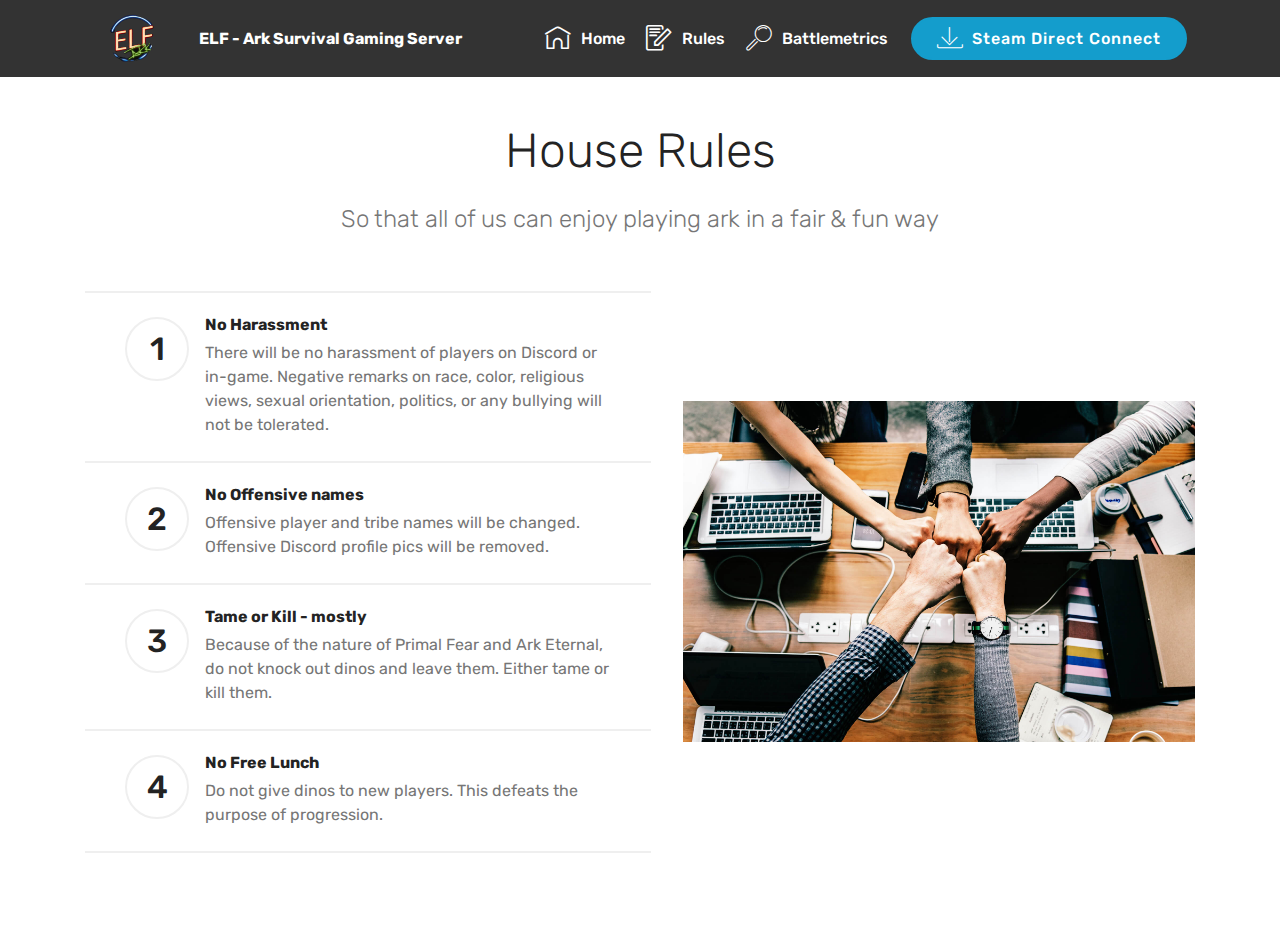
==== commit 95921aeb: "create github pages" ====
--- a/page1.html
+++ b/page1.html
@@ -11,12 +11,13 @@
   
   
   <title>Rules</title>
+  <link rel="stylesheet" href="assets/web/assets/mobirise-icons-bold/mobirise-icons-bold.css">
   <link rel="stylesheet" href="assets/web/assets/mobirise-icons/mobirise-icons.css">
   <link rel="stylesheet" href="assets/bootstrap/css/bootstrap.min.css">
   <link rel="stylesheet" href="assets/bootstrap/css/bootstrap-grid.min.css">
   <link rel="stylesheet" href="assets/bootstrap/css/bootstrap-reboot.min.css">
+  <link rel="stylesheet" href="assets/dropdown/css/style.css">
   <link rel="stylesheet" href="assets/tether/tether.min.css">
-  <link rel="stylesheet" href="assets/dropdown/css/style.css">
   <link rel="stylesheet" href="assets/theme/css/style.css">
   <link rel="preload" as="style" href="assets/mobirise/css/mbr-additional.css"><link rel="stylesheet" href="assets/mobirise/css/mbr-additional.css" type="text/css">
   
@@ -50,8 +51,12 @@
         </div>
         <div class="collapse navbar-collapse" id="navbarSupportedContent">
             <ul class="navbar-nav nav-dropdown" data-app-modern-menu="true"><li class="nav-item">
-                    <a class="nav-link link text-white display-4" href="http://rules.com">
-                        <span class="mbri-home mbr-iconfont mbr-iconfont-btn"></span>Rules</a>
+                    <a class="nav-link link text-white display-4" href="/"><span class="mbrib-home mbr-iconfont mbr-iconfont-btn"></span>
+                        Home</a>
+                </li>
+              <li class="nav-item">
+                    <a class="nav-link link text-white display-4" href="page1.html#counters4-5"><span class="mbrib-edit mbr-iconfont mbr-iconfont-btn"></span>
+                        Rules</a>
                 </li>
                 <li class="nav-item">
                     <a class="nav-link link text-white display-4" href="https://www.battlemetrics.com/servers/ark/6875098" target="_blank">
@@ -65,7 +70,7 @@
     </nav>
 </section>
 
-<section class="engine"><a href="https://mobirise.info/a">online website builder</a></section><section class="counters4 counters cid-rYJHPKYeXK" id="counters4-5">
+<section class="engine"><a href="https://mobirise.info/i">free website creation software</a></section><section class="counters4 counters cid-rYJHPKYeXK" id="counters4-5">
 
     
 
@@ -147,15 +152,15 @@
 </section>
 
 
+  <script src="assets/popper/popper.min.js"></script>
   <script src="assets/web/assets/jquery/jquery.min.js"></script>
-  <script src="assets/popper/popper.min.js"></script>
   <script src="assets/bootstrap/js/bootstrap.min.js"></script>
-  <script src="assets/tether/tether.min.js"></script>
-  <script src="assets/smoothscroll/smooth-scroll.js"></script>
   <script src="assets/dropdown/js/nav-dropdown.js"></script>
   <script src="assets/dropdown/js/navbar-dropdown.js"></script>
   <script src="assets/touchswipe/jquery.touch-swipe.min.js"></script>
   <script src="assets/viewportchecker/jquery.viewportchecker.js"></script>
+  <script src="assets/tether/tether.min.js"></script>
+  <script src="assets/smoothscroll/smooth-scroll.js"></script>
   <script src="assets/theme/js/script.js"></script>
   
   
--- a/assets/web/assets/mobirise-icons-bold/mobirise-icons-bold.css
+++ b/assets/web/assets/mobirise-icons-bold/mobirise-icons-bold.css
@@ -0,0 +1,477 @@
+@font-face {
+  font-family: 'mobirise-icons-bold';
+  font-display: swap;
+  src:  url('mobirise-icons-bold.eot?m1l4yr');
+  src:  url('mobirise-icons-bold.eot?m1l4yr#iefix') format('embedded-opentype'),
+    url('mobirise-icons-bold.ttf?m1l4yr') format('truetype'),
+    url('mobirise-icons-bold.woff?m1l4yr') format('woff'),
+    url('mobirise-icons-bold.svg?m1l4yr#mobirise-icons-bold') format('svg');
+  font-weight: normal;
+  font-style: normal;
+}
+
+[class^="mbrib-"], [class*="mbrib-"] {
+  /* use !important to prevent issues with browser extensions that change fonts */
+  font-family: 'mobirise-icons-bold' !important;
+  speak: none;
+  font-style: normal;
+  font-weight: normal;
+  font-variant: normal;
+  text-transform: none;
+  line-height: 1;
+
+  /* Better Font Rendering =========== */
+  -webkit-font-smoothing: antialiased;
+  -moz-osx-font-smoothing: grayscale;
+}
+
+.mbrib-add-submenu:before {
+  content: "\e900";
+}
+.mbrib-alert:before {
+  content: "\e901";
+}
+.mbrib-align-center:before {
+  content: "\e902";
+}
+.mbrib-align-justify:before {
+  content: "\e903";
+}
+.mbrib-align-left:before {
+  content: "\e904";
+}
+.mbrib-align-right:before {
+  content: "\e905";
+}
+.mbrib-android:before {
+  content: "\e906";
+}
+.mbrib-apple:before {
+  content: "\e907";
+}
+.mbrib-arrow-down:before {
+  content: "\e908";
+}
+.mbrib-arrow-next:before {
+  content: "\e909";
+}
+.mbrib-arrow-prev:before {
+  content: "\e90a";
+}
+.mbrib-arrow-up:before {
+  content: "\e90b";
+}
+.mbrib-bold:before {
+  content: "\e90c";
+}
+.mbrib-bookmark:before {
+  content: "\e90d";
+}
+.mbrib-bootstrap:before {
+  content: "\e90e";
+}
+.mbrib-briefcase:before {
+  content: "\e90f";
+}
+.mbrib-browse:before {
+  content: "\e910";
+}
+.mbrib-bulleted-list:before {
+  content: "\e911";
+}
+.mbrib-calendar:before {
+  content: "\e912";
+}
+.mbrib-camera:before {
+  content: "\e913";
+}
+.mbrib-cart-add:before {
+  content: "\e914";
+}
+.mbrib-cart-full:before {
+  content: "\e915";
+}
+.mbrib-cash:before {
+  content: "\e916";
+}
+.mbrib-change-style:before {
+  content: "\e917";
+}
+.mbrib-chat:before {
+  content: "\e918";
+}
+.mbrib-clock:before {
+  content: "\e919";
+}
+.mbrib-close:before {
+  content: "\e91a";
+}
+.mbrib-cloud:before {
+  content: "\e91b";
+}
+.mbrib-code:before {
+  content: "\e91c";
+}
+.mbrib-contact-form:before {
+  content: "\e91d";
+}
+.mbrib-credit-card:before {
+  content: "\e91e";
+}
+.mbrib-cursor-click:before {
+  content: "\e91f";
+}
+.mbrib-cust-feedback:before {
+  content: "\e920";
+}
+.mbrib-database:before {
+  content: "\e921";
+}
+.mbrib-delivery:before {
+  content: "\e922";
+}
+.mbrib-desktop:before {
+  content: "\e923";
+}
+.mbrib-devices:before {
+  content: "\e924";
+}
+.mbrib-down:before {
+  content: "\e925";
+}
+.mbrib-download:before {
+  content: "\e926";
+}
+.mbrib-drag-n-drop:before {
+  content: "\e927";
+}
+.mbrib-drag-n-drop2:before {
+  content: "\e928";
+}
+.mbrib-edit:before {
+  content: "\e929";
+}
+.mbrib-edit2:before {
+  content: "\e92a";
+}
+.mbrib-error:before {
+  content: "\e92b";
+}
+.mbrib-extension:before {
+  content: "\e92c";
+}
+.mbrib-features:before {
+  content: "\e92d";
+}
+.mbrib-file:before {
+  content: "\e92e";
+}
+.mbrib-flag:before {
+  content: "\e92f";
+}
+.mbrib-folder:before {
+  content: "\e930";
+}
+.mbrib-gift:before {
+  content: "\e931";
+}
+.mbrib-github:before {
+  content: "\e932";
+}
+.mbrib-globe-2:before {
+  content: "\e933";
+}
+.mbrib-globe:before {
+  content: "\e934";
+}
+.mbrib-growing-chart:before {
+  content: "\e935";
+}
+.mbrib-hearth:before {
+  content: "\e936";
+}
+.mbrib-help:before {
+  content: "\e937";
+}
+.mbrib-home:before {
+  content: "\e938";
+}
+.mbrib-hot-cup:before {
+  content: "\e939";
+}
+.mbrib-idea:before {
+  content: "\e93a";
+}
+.mbrib-image-gallery:before {
+  content: "\e93b";
+}
+.mbrib-image-slider:before {
+  content: "\e93c";
+}
+.mbrib-info:before {
+  content: "\e93d";
+}
+.mbrib-italic:before {
+  content: "\e93e";
+}
+.mbrib-key:before {
+  content: "\e93f";
+}
+.mbrib-laptop:before {
+  content: "\e940";
+}
+.mbrib-layers:before {
+  content: "\e941";
+}
+.mbrib-left-right:before {
+  content: "\e942";
+}
+.mbrib-left:before {
+  content: "\e943";
+}
+.mbrib-letter:before {
+  content: "\e944";
+}
+.mbrib-like:before {
+  content: "\e945";
+}
+.mbrib-link:before {
+  content: "\e946";
+}
+.mbrib-lock:before {
+  content: "\e947";
+}
+.mbrib-login:before {
+  content: "\e948";
+}
+.mbrib-logout:before {
+  content: "\e949";
+}
+.mbrib-magic-stick:before {
+  content: "\e94a";
+}
+.mbrib-map-pin:before {
+  content: "\e94b";
+}
+.mbrib-menu:before {
+  content: "\e94c";
+}
+.mbrib-mobile:before {
+  content: "\e94d";
+}
+.mbrib-mobile2:before {
+  content: "\e94e";
+}
+.mbrib-mobirise:before {
+  content: "\e94f";
+}
+.mbrib-more-horizontal:before {
+  content: "\e950";
+}
+.mbrib-more-vertical:before {
+  content: "\e951";
+}
+.mbrib-music:before {
+  content: "\e952";
+}
+.mbrib-new-file:before {
+  content: "\e953";
+}
+.mbrib-numbered-list:before {
+  content: "\e954";
+}
+.mbrib-opened-folder:before {
+  content: "\e955";
+}
+.mbrib-pages:before {
+  content: "\e956";
+}
+.mbrib-paper-plane:before {
+  content: "\e957";
+}
+.mbrib-paperclip:before {
+  content: "\e958";
+}
+.mbrib-photo:before {
+  content: "\e959";
+}
+.mbrib-photos:before {
+  content: "\e95a";
+}
+.mbrib-pin:before {
+  content: "\e95b";
+}
+.mbrib-play:before {
+  content: "\e95c";
+}
+.mbrib-plus:before {
+  content: "\e95d";
+}
+.mbrib-preview:before {
+  content: "\e95e";
+}
+.mbrib-print:before {
+  content: "\e95f";
+}
+.mbrib-protect:before {
+  content: "\e960";
+}
+.mbrib-question:before {
+  content: "\e961";
+}
+.mbrib-quote-left:before {
+  content: "\e962";
+}
+.mbrib-quote-right:before {
+  content: "\e963";
+}
+.mbrib-redo:before {
+  content: "\e964";
+}
+.mbrib-refresh:before {
+  content: "\e965";
+}
+.mbrib-responsive:before {
+  content: "\e966";
+}
+.mbrib-right:before {
+  content: "\e967";
+}
+.mbrib-rocket:before {
+  content: "\e968";
+}
+.mbrib-sad-face:before {
+  content: "\e969";
+}
+.mbrib-sale:before {
+  content: "\e96a";
+}
+.mbrib-save:before {
+  content: "\e96b";
+}
+.mbrib-search:before {
+  content: "\e96c";
+}
+.mbrib-setting:before {
+  content: "\e96d";
+}
+.mbrib-setting2:before {
+  content: "\e96e";
+}
+.mbrib-setting3:before {
+  content: "\e96f";
+}
+.mbrib-share:before {
+  content: "\e970";
+}
+.mbrib-shopping-bag:before {
+  content: "\e971";
+}
+.mbrib-shopping-basket:before {
+  content: "\e972";
+}
+.mbrib-shopping-cart:before {
+  content: "\e973";
+}
+.mbrib-sites:before {
+  content: "\e974";
+}
+.mbrib-smile-face:before {
+  content: "\e975";
+}
+.mbrib-speed:before {
+  content: "\e976";
+}
+.mbrib-star:before {
+  content: "\e977";
+}
+.mbrib-success:before {
+  content: "\e978";
+}
+.mbrib-sun:before {
+  content: "\e979";
+}
+.mbrib-sun2:before {
+  content: "\e97a";
+}
+.mbrib-tablet-vertical:before {
+  content: "\e97b";
+}
+.mbrib-tablet:before {
+  content: "\e97c";
+}
+.mbrib-target:before {
+  content: "\e97d";
+}
+.mbrib-timer:before {
+  content: "\e97e";
+}
+.mbrib-to-ftp:before {
+  content: "\e97f";
+}
+.mbrib-to-local-drive:before {
+  content: "\e980";
+}
+.mbrib-touch-swipe:before {
+  content: "\e981";
+}
+.mbrib-touch:before {
+  content: "\e982";
+}
+.mbrib-trash:before {
+  content: "\e983";
+}
+.mbrib-underline:before {
+  content: "\e984";
+}
+.mbrib-undo:before {
+  content: "\e985";
+}
+.mbrib-unlink:before {
+  content: "\e986";
+}
+.mbrib-unlock:before {
+  content: "\e987";
+}
+.mbrib-up-down:before {
+  content: "\e988";
+}
+.mbrib-up:before {
+  content: "\e989";
+}
+.mbrib-update:before {
+  content: "\e98a";
+}
+.mbrib-upload:before {
+  content: "\e98b";
+}
+.mbrib-user:before {
+  content: "\e98c";
+}
+.mbrib-user2:before {
+  content: "\e98d";
+}
+.mbrib-users:before {
+  content: "\e98e";
+}
+.mbrib-video-play:before {
+  content: "\e98f";
+}
+.mbrib-video:before {
+  content: "\e990";
+}
+.mbrib-watch:before {
+  content: "\e991";
+}
+.mbrib-website-theme:before {
+  content: "\e992";
+}
+.mbrib-wifi:before {
+  content: "\e993";
+}
+.mbrib-windows:before {
+  content: "\e994";
+}
+.mbrib-zoom-out:before {
+  content: "\e995";
+}
--- a/assets/mobirise/css/mbr-additional.css
+++ b/assets/mobirise/css/mbr-additional.css
@@ -1102,6 +1102,17 @@
   color: #ff3366;
   text-align: center;
 }
+.cid-qTkA127IK8 .elf-head {
+  background-color: #fff;
+  border-radius: 0.5em;
+  padding-left: 0.05em;
+  padding-right: 0.05em;
+}
+.cid-qTkA127IK8 .elf-head-sub {
+  background-color: #ffe733;
+  transform: skew(-20deg);
+  color: #000;
+}
 .cid-rYJNQQlQFq {
   padding-top: 90px;
   padding-bottom: 90px;
--- a/assets/mobirise/css/mbr-additional.css
+++ b/assets/mobirise/css/mbr-additional.css
@@ -1102,6 +1102,17 @@
   color: #ff3366;
   text-align: center;
 }
+.cid-qTkA127IK8 .elf-head {
+  background-color: #fff;
+  border-radius: 0.5em;
+  padding-left: 0.05em;
+  padding-right: 0.05em;
+}
+.cid-qTkA127IK8 .elf-head-sub {
+  background-color: #ffe733;
+  transform: skew(-20deg);
+  color: #000;
+}
 .cid-rYJNQQlQFq {
   padding-top: 90px;
   padding-bottom: 90px;
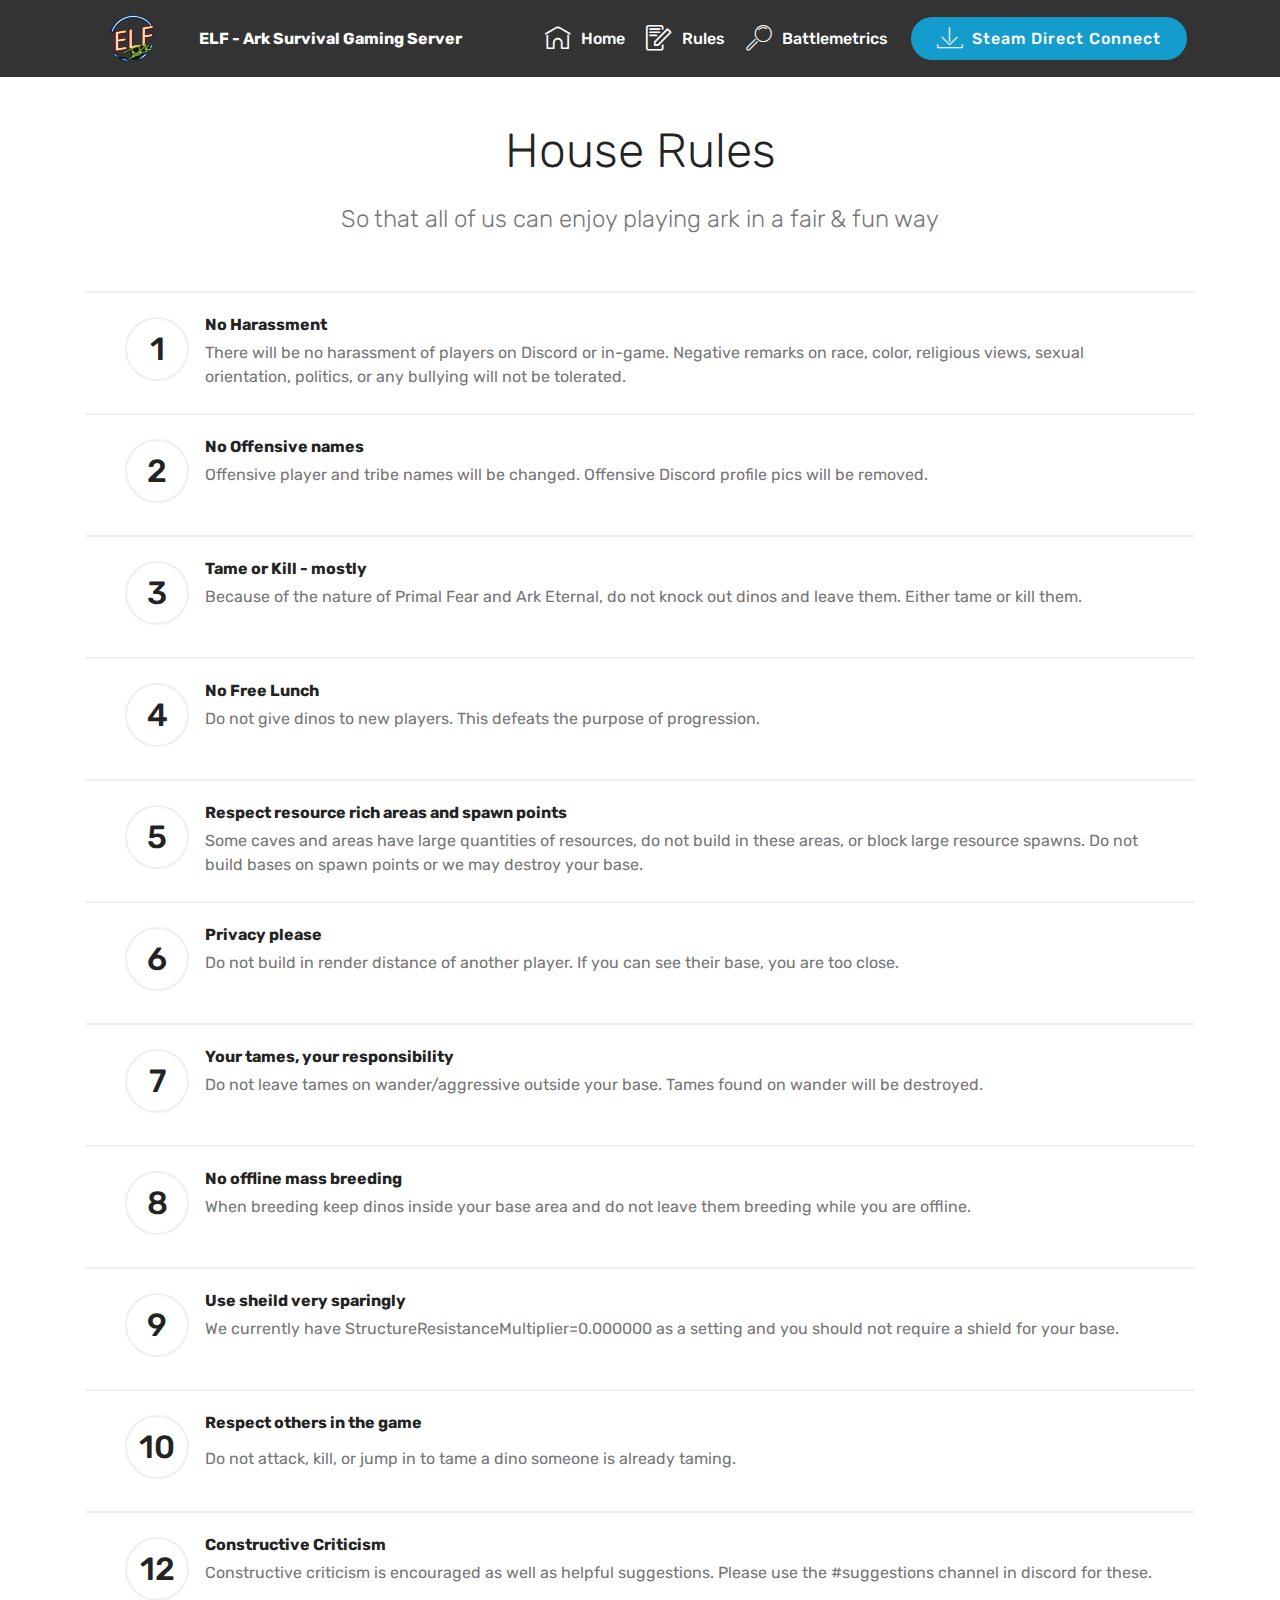
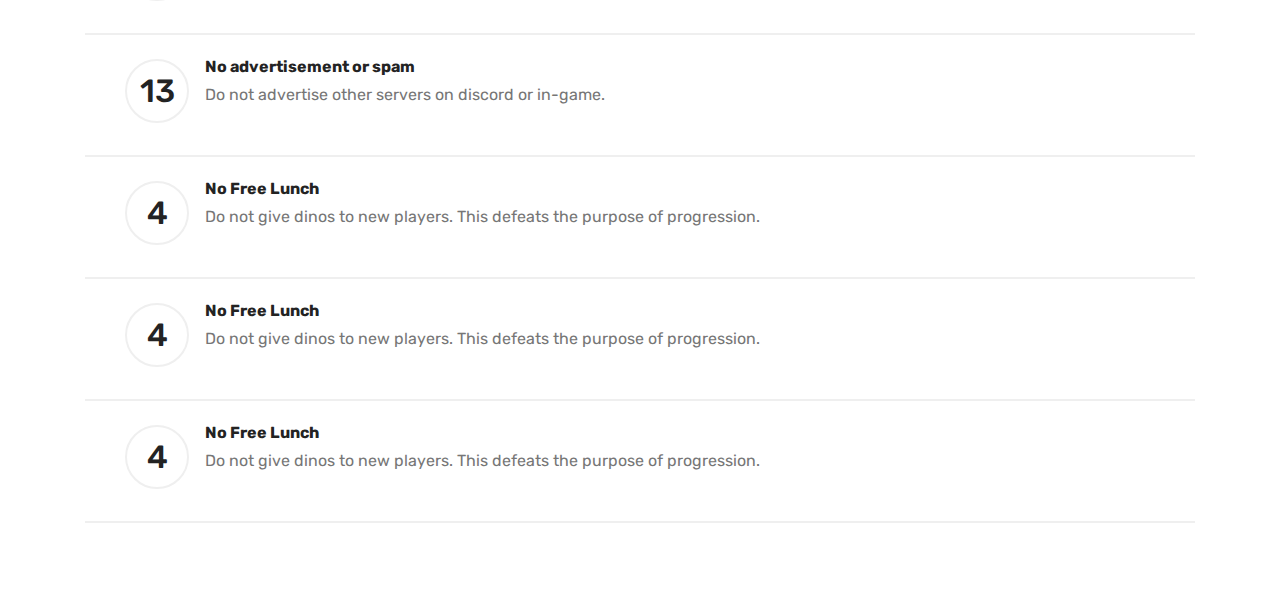
==== commit 5f015a86: "create github pages" ====
--- a/page1.html
+++ b/page1.html
@@ -51,7 +51,7 @@
         </div>
         <div class="collapse navbar-collapse" id="navbarSupportedContent">
             <ul class="navbar-nav nav-dropdown" data-app-modern-menu="true"><li class="nav-item">
-                    <a class="nav-link link text-white display-4" href="/"><span class="mbrib-home mbr-iconfont mbr-iconfont-btn"></span>
+                    <a class="nav-link link text-white display-4" href="/elfsite"><span class="mbrib-home mbr-iconfont mbr-iconfont-btn"></span>
                         Home</a>
                 </li>
               <li class="nav-item">
@@ -70,7 +70,7 @@
     </nav>
 </section>
 
-<section class="engine"><a href="https://mobirise.info/i">free website creation software</a></section><section class="counters4 counters cid-rYJHPKYeXK" id="counters4-5">
+<section class="engine"><a href="https://mobirise.info/x">free css templates</a></section><section class="counters4 counters cid-rYJHPKYeXK" id="counters4-5">
 
     
 
@@ -80,12 +80,8 @@
         <h2 class="mbr-section-title pb-3 align-center mbr-fonts-style display-2">House Rules</h2>
         <h3 class="mbr-section-subtitle pb-5 align-center mbr-fonts-style display-5">
             So that all of us can enjoy playing ark in a fair &amp; fun way</h3>
-        <div class="media-container-row">
-            <div class="media-block m-auto" style="width: 49%;">
-                <div class="mbr-figure">
-                    <img src="assets/images/background6.jpg">
-                </div>
-            </div>
+        <div>
+            
             <div class="cards-block">
                 <div class="cards-container">
                     <div class="card px-3 align-left col-12">
@@ -131,6 +127,156 @@
                         </div>
                     </div>
                     <div class="card px-3 align-left col-12">
+                        <div class="panel-item p-4 d-flex align-items-start">
+                            <div class="card-img pr-3">
+                                <h3 class="img-text d-flex align-items-center justify-content-center">
+                                    4
+                                </h3>
+                            </div>
+                            <div class="card-texts">
+                                <h4 class="mbr-content-title mbr-bold mbr-fonts-style display-7">
+                                    No Free Lunch</h4>
+                                <p class="mbr-content-text mbr-fonts-style display-7">
+                                        Do not give dinos to new players. This defeats the purpose of progression. </p>
+                            </div>
+                        </div>
+                    </div>
+                  <div class="card px-3 align-left col-12">
+                        <div class="panel-item p-4 d-flex align-items-start">
+                            <div class="card-img pr-3">
+                                <h3 class="img-text d-flex align-items-center justify-content-center">5</h3>
+                            </div>
+                            <div class="card-texts">
+                                <h4 class="mbr-content-title mbr-bold mbr-fonts-style display-7">
+                                    Respect resource rich areas and spawn points</h4>
+                                <p class="mbr-content-text mbr-fonts-style display-7">
+                                        Some caves and areas have large quantities of resources, do not build in these areas, or block large resource spawns. Do not build bases on spawn points or we may destroy your base.</p>
+                            </div>
+                        </div>
+                    </div>
+                  <div class="card px-3 align-left col-12">
+                        <div class="panel-item p-4 d-flex align-items-start">
+                            <div class="card-img pr-3">
+                                <h3 class="img-text d-flex align-items-center justify-content-center">6</h3>
+                            </div>
+                            <div class="card-texts">
+                                <h4 class="mbr-content-title mbr-bold mbr-fonts-style display-7">
+                                    Privacy please</h4>
+                                <p class="mbr-content-text mbr-fonts-style display-7">
+                                        Do not build in render distance of another player. If you can see their base, you are too close.</p>
+                            </div>
+                        </div>
+                    </div>
+                  <div class="card px-3 align-left col-12">
+                        <div class="panel-item p-4 d-flex align-items-start">
+                            <div class="card-img pr-3">
+                                <h3 class="img-text d-flex align-items-center justify-content-center">7</h3>
+                            </div>
+                            <div class="card-texts">
+                                <h4 class="mbr-content-title mbr-bold mbr-fonts-style display-7">
+                                    Your tames, your responsibility</h4>
+                                <p class="mbr-content-text mbr-fonts-style display-7">
+                                        Do not leave tames on wander/aggressive outside your base. Tames found on wander will be destroyed.</p>
+                            </div>
+                        </div>
+                    </div>
+                  <div class="card px-3 align-left col-12">
+                        <div class="panel-item p-4 d-flex align-items-start">
+                            <div class="card-img pr-3">
+                                <h3 class="img-text d-flex align-items-center justify-content-center">8</h3>
+                            </div>
+                            <div class="card-texts">
+                                <h4 class="mbr-content-title mbr-bold mbr-fonts-style display-7">
+                                    No offline mass breeding</h4>
+                                <p class="mbr-content-text mbr-fonts-style display-7">
+                                        When breeding keep dinos inside your base area and do not leave them breeding while you are offline.</p>
+                            </div>
+                        </div>
+                    </div>
+                  <div class="card px-3 align-left col-12">
+                        <div class="panel-item p-4 d-flex align-items-start">
+                            <div class="card-img pr-3">
+                                <h3 class="img-text d-flex align-items-center justify-content-center">
+                                    9
+                                </h3>
+                            </div>
+                            <div class="card-texts">
+                                <h4 class="mbr-content-title mbr-bold mbr-fonts-style display-7">
+                                    Use sheild very sparingly</h4>
+                                <p class="mbr-content-text mbr-fonts-style display-7">
+                                        We currently have StructureResistanceMultiplier=0.000000 as a setting and you should not require a shield for your base.</p>
+                            </div>
+                        </div>
+                    </div>
+                  <div class="card px-3 align-left col-12">
+                        <div class="panel-item p-4 d-flex align-items-start">
+                            <div class="card-img pr-3">
+                                <h3 class="img-text d-flex align-items-center justify-content-center">10</h3>
+                            </div>
+                            <div class="card-texts">
+                                <h4 class="mbr-content-title mbr-bold mbr-fonts-style display-7"><p>Respect others in the game</p></h4>
+                                <p class="mbr-content-text mbr-fonts-style display-7">Do not attack, kill, or jump in to tame a dino someone is already taming.</p>
+                            </div>
+                        </div>
+                    </div>
+                  <div class="card px-3 align-left col-12">
+                        <div class="panel-item p-4 d-flex align-items-start">
+                            <div class="card-img pr-3">
+                                <h3 class="img-text d-flex align-items-center justify-content-center">
+                                    12</h3>
+                            </div>
+                            <div class="card-texts">
+                                <h4 class="mbr-content-title mbr-bold mbr-fonts-style display-7">
+                                    Constructive Criticism</h4>
+                                <p class="mbr-content-text mbr-fonts-style display-7">
+                                        Constructive criticism is encouraged as well as helpful suggestions. Please use the #suggestions channel in discord for these.</p>
+                            </div>
+                        </div>
+                    </div>
+                  <div class="card px-3 align-left col-12">
+                        <div class="panel-item p-4 d-flex align-items-start">
+                            <div class="card-img pr-3">
+                                <h3 class="img-text d-flex align-items-center justify-content-center">13</h3>
+                            </div>
+                            <div class="card-texts">
+                                <h4 class="mbr-content-title mbr-bold mbr-fonts-style display-7">
+                                    No advertisement or spam</h4>
+                                <p class="mbr-content-text mbr-fonts-style display-7">
+                                        Do not advertise other servers on discord or in-game.</p>
+                            </div>
+                        </div>
+                    </div>
+                  <div class="card px-3 align-left col-12">
+                        <div class="panel-item p-4 d-flex align-items-start">
+                            <div class="card-img pr-3">
+                                <h3 class="img-text d-flex align-items-center justify-content-center">
+                                    4
+                                </h3>
+                            </div>
+                            <div class="card-texts">
+                                <h4 class="mbr-content-title mbr-bold mbr-fonts-style display-7">
+                                    No Free Lunch</h4>
+                                <p class="mbr-content-text mbr-fonts-style display-7">
+                                        Do not give dinos to new players. This defeats the purpose of progression. </p>
+                            </div>
+                        </div>
+                    </div>
+                  <div class="card px-3 align-left col-12">
+                        <div class="panel-item p-4 d-flex align-items-start">
+                            <div class="card-img pr-3">
+                                <h3 class="img-text d-flex align-items-center justify-content-center">
+                                    4
+                                </h3>
+                            </div>
+                            <div class="card-texts">
+                                <h4 class="mbr-content-title mbr-bold mbr-fonts-style display-7">
+                                    No Free Lunch</h4>
+                                <p class="mbr-content-text mbr-fonts-style display-7">
+                                        Do not give dinos to new players. This defeats the purpose of progression. </p>
+                            </div>
+                        </div>
+                    </div>
+                  <div class="card px-3 align-left col-12">
                         <div class="panel-item p-4 d-flex align-items-start">
                             <div class="card-img pr-3">
                                 <h3 class="img-text d-flex align-items-center justify-content-center">
--- a/assets/mobirise/css/mbr-additional.css
+++ b/assets/mobirise/css/mbr-additional.css
@@ -1553,15 +1553,6 @@
   justify-content: center;
   word-break: break-word;
 }
-.cid-rYJHPKYeXK .media-block {
-  flex-shrink: 0;
-  -webkit-flex-shrink: 0;
-}
-@media (min-width: 992px) {
-  .cid-rYJHPKYeXK .media-block {
-    padding-left: 2rem;
-  }
-}
 .cid-rYJHPKYeXK .cards-block {
   flex-basis: 100%;
   -webkit-flex-basis: 100%;
@@ -1574,7 +1565,3 @@
     padding-bottom: 2rem;
   }
 }
-.cid-rYJHPKYeXK .media-container-row {
-  -webkit-flex-direction: row-reverse;
-  flex-direction: row-reverse;
-}
--- a/assets/mobirise/css/mbr-additional.css
+++ b/assets/mobirise/css/mbr-additional.css
@@ -1553,15 +1553,6 @@
   justify-content: center;
   word-break: break-word;
 }
-.cid-rYJHPKYeXK .media-block {
-  flex-shrink: 0;
-  -webkit-flex-shrink: 0;
-}
-@media (min-width: 992px) {
-  .cid-rYJHPKYeXK .media-block {
-    padding-left: 2rem;
-  }
-}
 .cid-rYJHPKYeXK .cards-block {
   flex-basis: 100%;
   -webkit-flex-basis: 100%;
@@ -1574,7 +1565,3 @@
     padding-bottom: 2rem;
   }
 }
-.cid-rYJHPKYeXK .media-container-row {
-  -webkit-flex-direction: row-reverse;
-  flex-direction: row-reverse;
-}
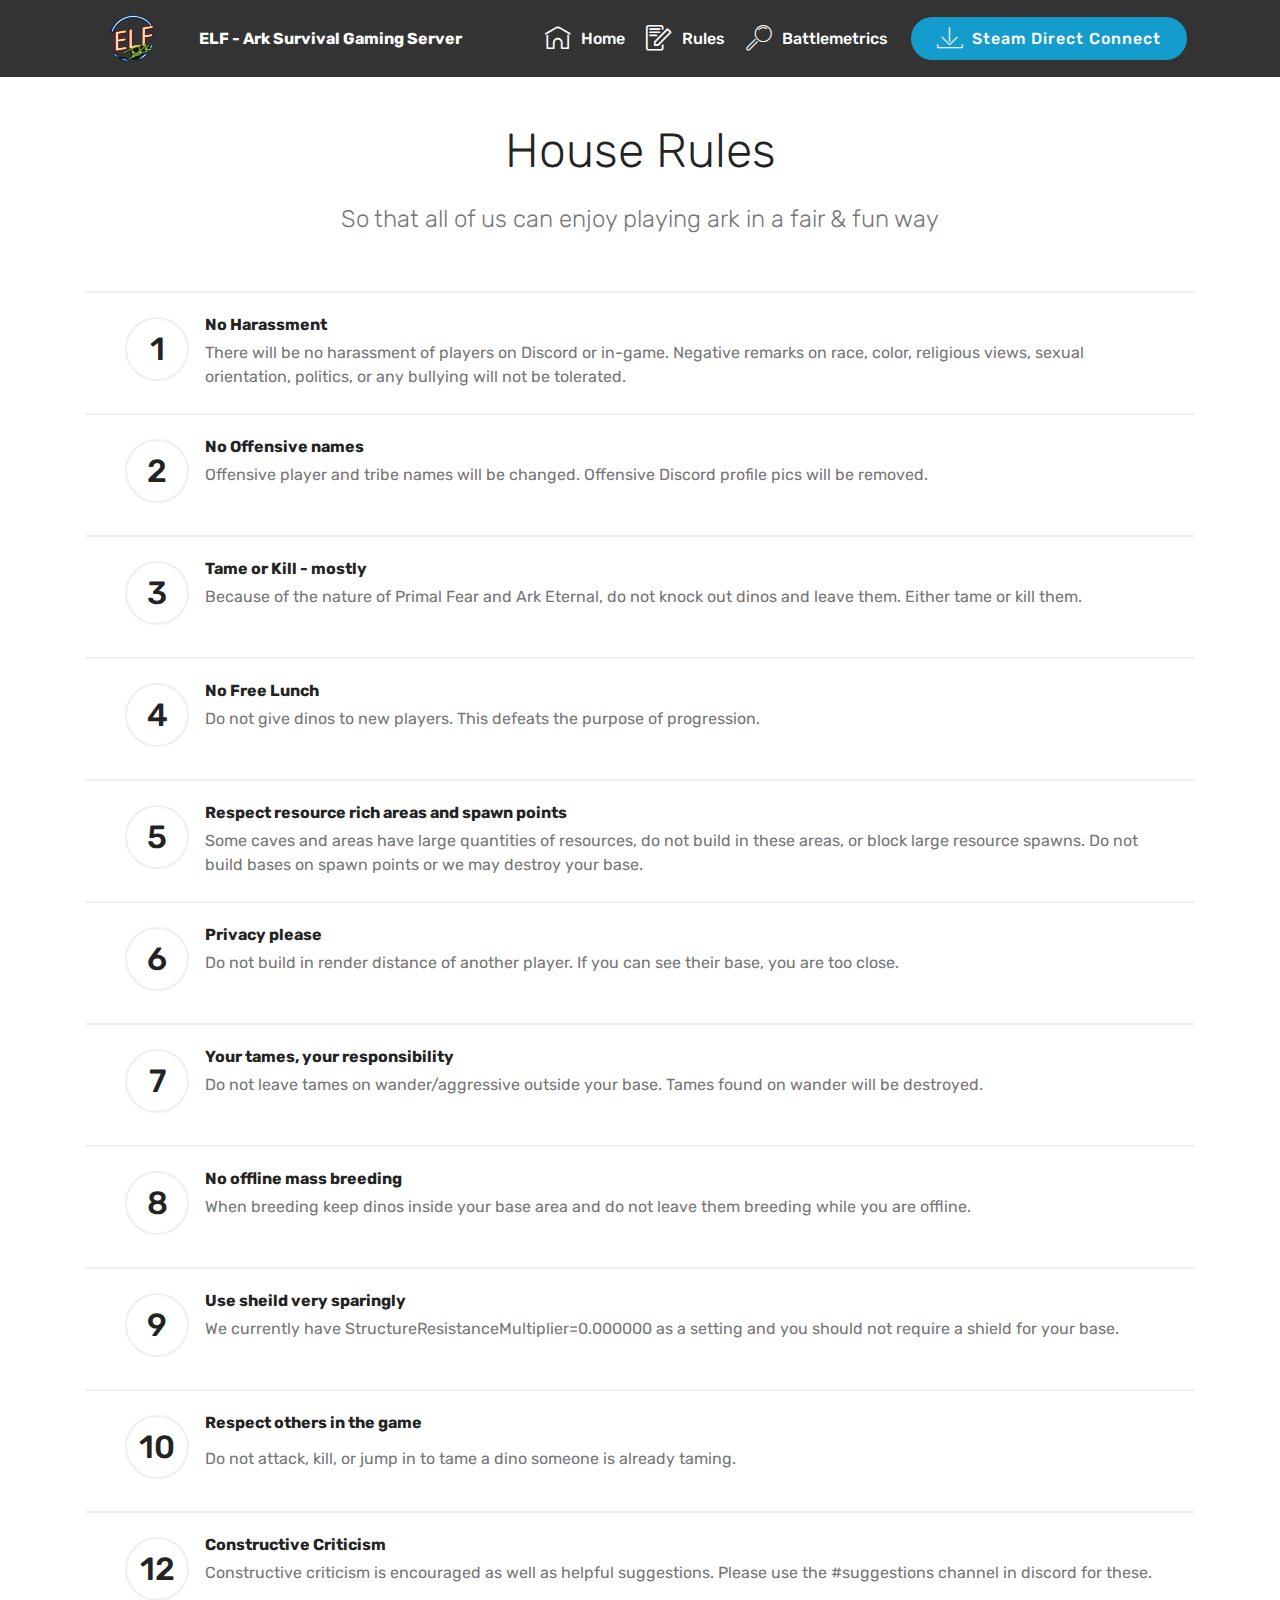
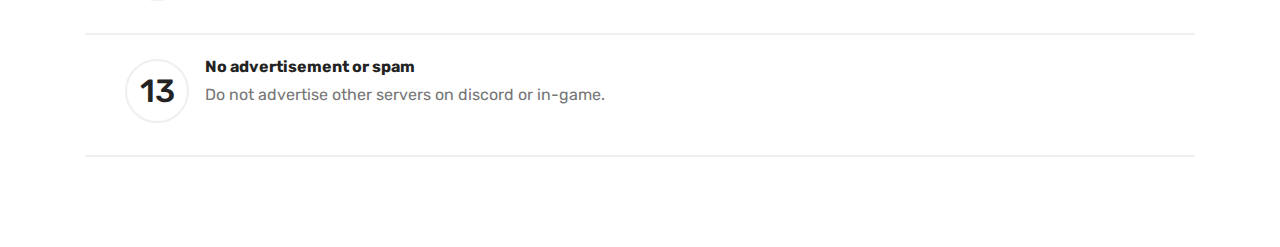
==== commit 9244cff8: "create github pages" ====
--- a/page1.html
+++ b/page1.html
@@ -59,18 +59,18 @@
                         Rules</a>
                 </li>
                 <li class="nav-item">
-                    <a class="nav-link link text-white display-4" href="https://www.battlemetrics.com/servers/ark/6875098" target="_blank">
+                    <a class="nav-link link text-white display-4" href="https://www.battlemetrics.com/servers/ark/7651683" target="_blank">
                         <span class="mbri-search mbr-iconfont mbr-iconfont-btn"></span>
                         Battlemetrics</a>
                 </li></ul>
-            <div class="navbar-buttons mbr-section-btn"><a class="btn btn-sm btn-primary display-4" href="steam://connect/64.94.95.52:27050" target="_blank">
+            <div class="navbar-buttons mbr-section-btn"><a class="btn btn-sm btn-primary display-4" href="steam://connect/216.52.25.60:27085" target="_blank">
                     <span class="mbri-save mbr-iconfont mbr-iconfont-btn "></span>
                     Steam Direct Connect</a></div>
         </div>
     </nav>
 </section>
 
-<section class="engine"><a href="https://mobirise.info/x">free css templates</a></section><section class="counters4 counters cid-rYJHPKYeXK" id="counters4-5">
+<section class="engine"><a href="https://mobirise.info/g">build a site</a></section><section class="counters4 counters cid-rYJHPKYeXK" id="counters4-5">
 
     
 
@@ -245,52 +245,7 @@
                                         Do not advertise other servers on discord or in-game.</p>
                             </div>
                         </div>
-                    </div>
-                  <div class="card px-3 align-left col-12">
-                        <div class="panel-item p-4 d-flex align-items-start">
-                            <div class="card-img pr-3">
-                                <h3 class="img-text d-flex align-items-center justify-content-center">
-                                    4
-                                </h3>
-                            </div>
-                            <div class="card-texts">
-                                <h4 class="mbr-content-title mbr-bold mbr-fonts-style display-7">
-                                    No Free Lunch</h4>
-                                <p class="mbr-content-text mbr-fonts-style display-7">
-                                        Do not give dinos to new players. This defeats the purpose of progression. </p>
-                            </div>
-                        </div>
-                    </div>
-                  <div class="card px-3 align-left col-12">
-                        <div class="panel-item p-4 d-flex align-items-start">
-                            <div class="card-img pr-3">
-                                <h3 class="img-text d-flex align-items-center justify-content-center">
-                                    4
-                                </h3>
-                            </div>
-                            <div class="card-texts">
-                                <h4 class="mbr-content-title mbr-bold mbr-fonts-style display-7">
-                                    No Free Lunch</h4>
-                                <p class="mbr-content-text mbr-fonts-style display-7">
-                                        Do not give dinos to new players. This defeats the purpose of progression. </p>
-                            </div>
-                        </div>
-                    </div>
-                  <div class="card px-3 align-left col-12">
-                        <div class="panel-item p-4 d-flex align-items-start">
-                            <div class="card-img pr-3">
-                                <h3 class="img-text d-flex align-items-center justify-content-center">
-                                    4
-                                </h3>
-                            </div>
-                            <div class="card-texts">
-                                <h4 class="mbr-content-title mbr-bold mbr-fonts-style display-7">
-                                    No Free Lunch</h4>
-                                <p class="mbr-content-text mbr-fonts-style display-7">
-                                        Do not give dinos to new players. This defeats the purpose of progression. </p>
-                            </div>
-                        </div>
-                    </div>
+                    </div>                  
                 </div>
             </div>
         </div>
